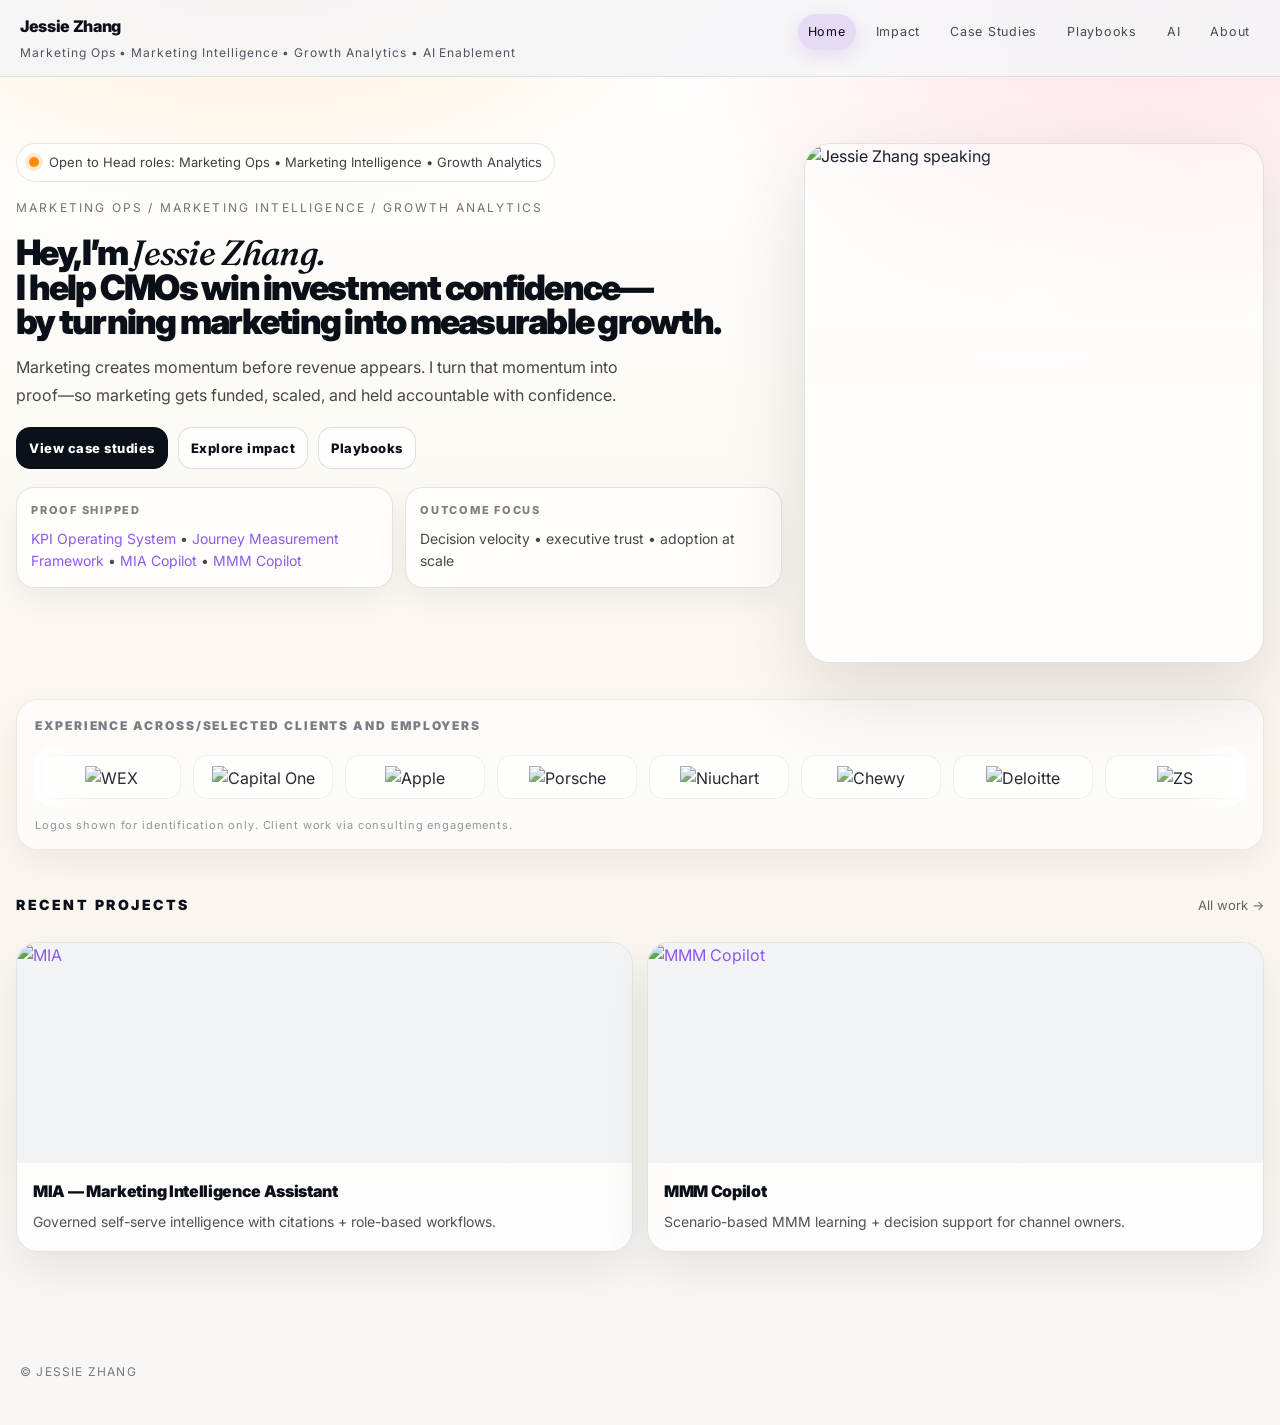
==== index.html @ 61823709 "Add files via upload" ====
<!doctype html>
<html lang="en">
<head>
  <meta charset="utf-8" />
  <meta name="viewport" content="width=device-width, initial-scale=1" />
  <title>Jessie Zhang | Marketing Intelligence & Ops</title>
  <link rel="preconnect" href="https://fonts.googleapis.com">
<link rel="preconnect" href="https://fonts.gstatic.com" crossorigin>
<link href="https://fonts.googleapis.com/css2?family=Fraunces:opsz,wght@9..144,300..900&family=Inter:wght@300..900&display=swap" rel="stylesheet">
  <link rel="stylesheet" href="style.css" />
</head>
<body class="madison">
  <header class="topbar">
    <nav class="nav">
      <div class="brand">
        <div class="name">Jessie Zhang</div>
        <div class="tag">Marketing Ops • Marketing Intelligence • Growth Analytics • AI Enablement</div>
      </div>
      <div class="links">
        <a class="active" href="index.html">Home</a>
        <a href="impact.html">Impact</a>
        <a href="case-studies.html">Case Studies</a>
        <a href="playbooks.html">Playbooks</a>
        <a href="ai.html">AI</a>
        <a href="about.html">About</a>
      </div>
    </nav>
  </header>

  <main class="container">
    <!-- HERO -->
    <section class="hero2">
  <div class="hero2-left">
    <div class="status-pill">
      <span class="dot"></span>
      Open to Head roles: Marketing Ops • Marketing Intelligence • Growth Analytics
    </div>

    <div class="hero2-eyebrow">Marketing Ops / Marketing Intelligence / Growth Analytics</div>

    <h1 class="hero2-title">
      Hey, I’m <span class="serif">Jessie Zhang.</span><br/>
      <span class="big">I help CMOs win investment confidence—</span><br/>
      <span class="big">by turning marketing into measurable growth.</span>
    </h1>

    <p class="hero2-sub">
     Marketing creates momentum before revenue appears. I turn that momentum into proof—so marketing gets funded, scaled, and held accountable with confidence.
    </p>

    <div class="hero2-cta">
      <a class="btn primary" href="case-studies.html">View case studies</a>
      <a class="btn ghost" href="impact.html">Explore impact</a>
      <a class="btn ghost" href="playbooks.html">Playbooks</a>
    </div>

    <div class="hero2-miniGrid">
      <div class="miniCard">
        <div class="miniLabel">Proof shipped</div>
        <div class="miniValue">
          <a href="case-studies.html#kpi-os">KPI Operating System</a> •
          <a href="case-studies.html#journey">Journey Measurement Framework</a> •
          <a href="ai.html#mia">MIA Copilot</a> •
          <a href="ai.html#mmm">MMM Copilot</a>
        </div>
      </div>
      <div class="miniCard">
        <div class="miniLabel">Outcome focus</div>
        <div class="miniValue">Decision velocity • executive trust • adoption at scale</div>
      </div>
    </div>
  </div>

  <div class="hero2-right">
    <div class="portraitCard">
      <img src="assets/Jessie speaker red shirt.png" alt="Jessie Zhang speaking" />
      <div class="portraitFade"></div>
    </div>
  </div>
</section> 
   <section class="logo-strip">
  <div class="logo-strip__title">Experience across/Selected clients and employers</div>

  <div class="logo-marquee" aria-label="Selected companies and client engagements">
    <div class="logo-track">
      <!-- Set A -->
      <div class="logo-item"><img src="assets/logo/WEX.png" alt="WEX" loading="lazy"></div>
      <div class="logo-item"><img src="assets/logo/CapitalOne.png" alt="Capital One" loading="lazy"></div>
      <div class="logo-item"><img src="assets/logo/Apple.png" alt="Apple" loading="lazy"></div>
      <div class="logo-item"><img src="assets/logo/Porsche.png" alt="Porsche" loading="lazy"></div>
      <div class="logo-item"><img src="assets/logo/Niuchart.png" alt="Niuchart" loading="lazy"></div>
      <div class="logo-item"><img src="assets/logo/Chewy.png" alt="Chewy" loading="lazy"></div>
      <div class="logo-item"><img src="assets/logo/Deloitte.png" alt="Deloitte" loading="lazy"></div>
      <div class="logo-item"><img src="assets/logo/ZS.png" alt="ZS" loading="lazy"></div>
      <div class="logo-item"><img src="assets/logo/Abbott.png" alt="Abbott" loading="lazy"></div>
      <div class="logo-item"><img src="assets/logo/TPG.png" alt="TPG" loading="lazy"></div>
      <div class="logo-item"><img src="assets/logo/ThomsonReuters.png" alt="ThomsonReuters" loading="lazy"></div>

      <!-- Set B (duplicate for seamless loop) -->
      <div class="logo-item"><img src="assets/logo/WEX.png" alt="WEX" loading="lazy"></div>
      <div class="logo-item"><img src="assets/logo/CapitalOne.png" alt="Capital One" loading="lazy"></div>
      <div class="logo-item"><img src="assets/logo/Apple.png" alt="Apple" loading="lazy"></div>
      <div class="logo-item"><img src="assets/logo/Porsche.png" alt="Porsche" loading="lazy"></div>
      <div class="logo-item"><img src="assets/logo/Niuchart.png" alt="Niuchart" loading="lazy"></div>
      <div class="logo-item"><img src="assets/logo/Chewy.png" alt="Chewy" loading="lazy"></div>
      <div class="logo-item"><img src="assets/logo/Deloitte.png" alt="Deloitte" loading="lazy"></div>
      <div class="logo-item"><img src="assets/logo/ZS.png" alt="ZS" loading="lazy"></div>
      <div class="logo-item"><img src="assets/logo/Abbott.png" alt="Abbott" loading="lazy"></div>
      <div class="logo-item"><img src="assets/logo/TPG.png" alt="TPG" loading="lazy"></div>
      <div class="logo-item"><img src="assets/logo/ThomsonReuters.png" alt="ThomsonReuters" loading="lazy"></div>
    </div>
  </div>

  <div class="logo-strip__note">
    Logos shown for identification only. Client work via consulting engagements.
  </div>
</section>
 

    <!-- RECENT PROJECTS -->
    <section class="section2">
      <div class="section2-titleRow">
        <h2 class="section2-title">Recent projects</h2>
        <a class="section2-link" href="case-studies.html">All work →</a>
      </div>

      <div class="projectGrid">
        <a class="projectCard" href="ai.html#mia">
          <div class="projectThumb"><img src="assets/MIA.png" alt="MIA" /></div>
          <div class="projectMeta">
            <div class="projectName">MIA — Marketing Intelligence Assistant</div>
            <div class="projectDesc">Governed self-serve intelligence with citations + role-based workflows.</div>
          </div>
        </a>

        <a class="projectCard" href="ai.html#mmm">
          <div class="projectThumb"><img src="assets/MMM.png" alt="MMM Copilot" /></div>
          <div class="projectMeta">
            <div class="projectName">MMM Copilot</div>
            <div class="projectDesc">Scenario-based MMM learning + decision support for channel owners.</div>
          </div>
        </a>
      </div>
    </section>
  </main>

  <footer class="footer">© Jessie Zhang</footer>
</body>
</html>
---- style.css ----
/* ======================================================================
   Jessie Zhang Portfolio — Single Clean style.css
   Theme: Premium Mockup / Modern UI / Clean Tech + optional Madison hero
   ====================================================================== */

/* ---------- Design tokens ---------- */
:root{
  /* Palette */
  --bg: #ffffff;
  --bg2: #F5F5F7;          /* studio light gray */
  --ink: #0b0f18;
  --text: #111827;
  --muted: #4b5563;
  --muted2:#6b7280;
  --line: rgba(17,24,39,.10);
  --line2: rgba(17,24,39,.16);

  --purple: #8D59E9;       /* electric purple */
  --yellow: #EBE021;       /* acid yellow */
  --subcard: #D8E2EC;      /* pale blue-gray */
  --charcoal: #2D2D2D;

  /* Layout */
  --max: 1320px;           /* unified nav + content width */
  --r: 16px;
  --r2: 22px;
  --gutter: 20px;

  /* Shadows (studio lighting) */
  --shadow-sm: 0 10px 22px rgba(15, 23, 42, .08);
  --shadow-md: 0 18px 40px rgba(15, 23, 42, .12);
  --shadow-lg: 0 26px 70px rgba(15, 23, 42, .16);

  /* Type */
  --font-sans: "Inter", ui-sans-serif, system-ui, -apple-system, "Segoe UI", Roboto, Helvetica, Arial;
  --font-serif: "Fraunces", ui-serif, Georgia, "Times New Roman", Times, serif;
}

/* ---------- Base reset ---------- */
*{ box-sizing:border-box; }
html,body{ margin:0; padding:0; }
body{
  font-family: var(--font-sans);
  color: var(--text);
  line-height: 1.6;
  background:
    radial-gradient(900px 520px at 18% -10%, rgba(141,89,233,.18), transparent 60%),
    radial-gradient(900px 520px at 92% 0%, rgba(235,224,33,.14), transparent 56%),
    linear-gradient(180deg, var(--bg) 0%, var(--bg2) 120%);
  -webkit-font-smoothing: antialiased;
  -moz-osx-font-smoothing: grayscale;
}

a{ color: var(--purple); text-decoration:none; }
a:hover{ text-decoration: underline; text-underline-offset: 4px; }

/* ---------- Container ---------- */
.container{
  max-width: var(--max);
  margin: 0 auto;
  padding: 36px 16px 84px;
}
@media (max-width: 640px){
  .container{ padding: 24px 14px 64px; }
}

/* ---------- Top bar / nav ---------- */
.topbar{
  position: sticky;
  top: 0;
  z-index: 30;
  background: rgba(245,245,247,.86);
  backdrop-filter: blur(12px);
  border-bottom: 1px solid var(--line);
}
.nav{
  max-width: var(--max);
  margin: 0 auto;
  padding: 14px var(--gutter);
  display:flex;
  align-items:flex-start;
  justify-content:space-between;
  gap: 14px;
}
.brand{
  display:flex;
  flex-direction:column;
  gap: 3px;
}
.brand .name{
  font-weight: 850;
  letter-spacing: -0.02em;
  font-size: 16px;
  color: var(--ink);
}
.brand .tag{
  font-size: 12px;
  color: var(--muted);
  letter-spacing: .08em;
}
.links{
  display:flex;
  flex-wrap:wrap;
  gap: 10px;
  justify-content:flex-end;
  align-items:flex-start;
}
.links a{
  font-size: 12.5px;
  color: rgba(17,24,39,.78);
  padding: 8px 10px;
  border-radius: 999px;
  letter-spacing: .06em;
}
.links a:hover{
  text-decoration:none;
  background: rgba(141,89,233,.12);
  color: var(--ink);
}
.links a.active{
  background: rgba(141,89,233,.16);
  color: var(--ink);
  box-shadow: 0 6px 18px rgba(141,89,233,.16);
}

/* ---------- Cards ---------- */
.card{
  background: rgba(255,255,255,.82);
  border: 1px solid var(--line);
  border-radius: var(--r2);
  padding: 24px;
  box-shadow: var(--shadow-sm);
  position: relative;
  overflow: hidden;
}

/* subtle “device gloss” */
.card::before{
  content:"";
  position:absolute;
  inset:-1px;
  background: linear-gradient(120deg, rgba(255,255,255,.65), rgba(255,255,255,0) 45%);
  opacity: .14;
  pointer-events:none;
}

@media (max-width: 640px){
  .card{ padding: 18px; }
}
.card:hover{
  box-shadow: var(--shadow-md);
  transform: translateY(-1px);
  transition: box-shadow .18s ease, transform .18s ease;
}

/* ---------- Typography ---------- */
.kicker{
  font-size: 12px;
  color: var(--muted);
  letter-spacing: .12em;
  text-transform: uppercase;
}
h1{
  font-size: 42px;
  line-height: 1.12;
  margin: 10px 0 12px;
  letter-spacing: -0.04em;
  font-weight: 900;
  color: var(--ink);
  font-family: var(--font-sans);
}
@media (max-width: 520px){ h1{ font-size: 32px; } }

h2{
  font-size: 22px;
  margin: 0 0 12px;
  letter-spacing: -0.01em;
  font-weight: 850;
  color: var(--ink);
  font-family: var(--font-sans);
}
h3{
  font-size: 14px;
  margin: 0 0 8px;
  letter-spacing: .08em;
  text-transform: uppercase;
  font-weight: 800;
  color: var(--charcoal);
}
p{
  margin: 10px 0;
  max-width: 68ch;
  color: rgba(17,24,39,.92);
  font-size: 15.5px;
  line-height: 1.75;
}
.small{
  font-size: 13.5px;
  color: var(--muted2);
}
hr{
  border:none;
  border-top: 1px solid var(--line);
  margin: 16px 0;
}

/* ---------- Layout helpers ---------- */
.sectionTitle{
  display:flex;
  align-items:baseline;
  justify-content:space-between;
  gap: 10px;
  margin: 38px 0 14px;
}
.sectionTitle .hint{
  color: var(--muted2);
  font-size: 12px;
  letter-spacing: .10em;
  text-transform: uppercase;
}

.grid{
  display:grid;
  grid-template-columns: repeat(3, 1fr);
  gap: 14px;
}
@media (max-width: 980px){ .grid{ grid-template-columns: repeat(2, 1fr); } }
@media (max-width: 640px){ .grid{ grid-template-columns: 1fr; } }

.pillars{
  display:grid;
  grid-template-columns: repeat(2, 1fr);
  gap: 14px;
}
@media (max-width: 720px){ .pillars{ grid-template-columns: 1fr; } }

/* ---------- Chips / tags ---------- */
.badges{
  display:flex;
  flex-wrap:wrap;
  gap: 8px;
  margin-top: 10px;
}
.chip{
  display:inline-flex;
  align-items:center;
  gap: 6px;
  padding: 7px 11px;
  border-radius: 999px;
  border: 1px solid rgba(17,24,39,.10);
  background: rgba(216,226,236,.42);
  color: rgba(45,45,45,.92);
  font-size: 11.5px;
  letter-spacing: .06em;
  cursor: pointer;
  user-select:none;
}
.chip.static{ cursor: default; }
.chip[aria-pressed="true"]{
  background: rgba(141,89,233,.16);
  border-color: rgba(141,89,233,.30);
  color: var(--ink);
}
.chip.highlight{
  background: rgba(235,224,33,.55);
  border-color: rgba(235,224,33,.75);
  color: #121212;
}

/* ---------- Buttons ---------- */
.btnrow{
  display:flex;
  gap: 10px;
  flex-wrap:wrap;
  margin-top: 14px;
}
.btn{
  display:inline-flex;
  align-items:center;
  gap: 8px;
  padding: 10px 12px;
  border-radius: 14px;
  border: 1px solid rgba(141,89,233,.22);
  background: linear-gradient(180deg, rgba(141,89,233,.14), rgba(141,89,233,.08));
  color: var(--ink);
  font-size: 13px;
  font-weight: 800;
  letter-spacing: .04em;
}
.btn:hover{
  text-decoration:none;
  background: linear-gradient(180deg, rgba(141,89,233,.22), rgba(141,89,233,.12));
  box-shadow: 0 14px 35px rgba(141,89,233,.18);
}
.btn.secondary{
  border-color: rgba(17,24,39,.14);
  background: rgba(255,255,255,.70);
  color: rgba(17,24,39,.92);
}
.btn.secondary:hover{
  background: rgba(255,255,255,.92);
  box-shadow: var(--shadow-sm);
}
/* Optional button variants used on Home (Madison hero) */
.btn.primary{
  background: #0b0f18;
  border-color: #0b0f18;
  color: #fff;
}
.btn.primary:hover{ background:#121829; }
.btn.ghost{
  background: rgba(255,255,255,.75);
  border: 1px solid rgba(0,0,0,.12);
  color: #0b0f18;
}
.btn.ghost:hover{ background: rgba(255,255,255,.95); }

/* ---------- Lists ---------- */
.list{ margin: 0; padding-left: 18px; }
.list li{ margin: 8px 0; color: rgba(17,24,39,.92); font-size: 15px; }

/* ---------- Footer ---------- */
.footer{
  max-width: var(--max);
  margin: 0 auto;
  padding: 26px var(--gutter) 44px;
  color: rgba(17,24,39,.56);
  font-size: 12px;
  letter-spacing: .10em;
  text-transform: uppercase;
}

/* ======================================================================
   Page / feature styles
   ====================================================================== */

/* ---------- Dark mode emphasis (optional) ---------- */
body.dark{
  background: radial-gradient(900px 520px at 20% -10%, rgba(141,89,233,.28), transparent 55%),
              radial-gradient(900px 520px at 92% 0%, rgba(235,224,33,.18), transparent 55%),
              #000000;
  color: #ffffff;
}
body.dark .topbar{ background: rgba(0,0,0,.70); border-bottom-color: rgba(255,255,255,.12); }
body.dark .brand .name, body.dark h1, body.dark h2{ color:#ffffff; }
body.dark .brand .tag, body.dark .kicker, body.dark .small, body.dark .sectionTitle .hint{ color: rgba(255,255,255,.72); }
body.dark a{ color: rgba(235,224,33,.95); }
body.dark .links a{ color: rgba(255,255,255,.78); }
body.dark .links a.active{ background: rgba(235,224,33,.16); box-shadow:none; color:#fff; }
body.dark .card{
  background: rgba(255,255,255,.05);
  border-color: rgba(255,255,255,.14);
  box-shadow: 0 18px 40px rgba(0,0,0,.40);
}
body.dark .card::before{ opacity: .10; }
body.dark .chip{ background: rgba(255,255,255,.06); border-color: rgba(255,255,255,.14); color: rgba(255,255,255,.84); }
body.dark .chip[aria-pressed="true"]{ background: rgba(235,224,33,.18); border-color: rgba(235,224,33,.35); color:#fff; }
body.dark .btn{
  border-color: rgba(235,224,33,.35);
  background: rgba(235,224,33,.16);
  color: #fff;
}
body.dark hr{ border-top-color: rgba(255,255,255,.12); }

/* ---------- Case Studies: right-side pattern + width ---------- */
body.case .container{ max-width: 1320px; }
body.case{ position: relative; }
body.case::after{
  content:"";
  position: fixed;
  top: 0;
  right: 0;
  width: 40vw;
  height: 100vh;
  pointer-events: none;
  z-index: -1;
  background:
    radial-gradient(700px 420px at 20% 20%, rgba(141,89,233,.10), transparent 60%),
    radial-gradient(700px 420px at 60% 70%, rgba(235,224,33,.08), transparent 60%),
    radial-gradient(1px 1px at 10px 10px, rgba(17,24,39,.12) 1px, transparent 0) 0 0 / 22px 22px;
  opacity: .55;
}
@media (max-width: 980px){
  body.case::after{ display:none; }
}

/* ---------- Impact: larger tiles ---------- */
.impact-grid{
  display: grid;
  grid-template-columns: repeat(2, 1fr);
  gap: 18px;
}
@media (max-width: 900px){
  .impact-grid{ grid-template-columns: 1fr; }
}
.impact-card{
  background: rgba(255,255,255,.86);
  border: 1px solid rgba(17,24,39,.10);
  border-radius: 26px;
  padding: 26px;
  box-shadow: 0 22px 60px rgba(0,0,0,.08);
}
.impact-card h3{
  margin: 0;
  font-size: 16px;
  letter-spacing: .02em;
  text-transform: none;
}
.impact-card p{
  margin-top: 12px;
  font-size: 15.5px;
  line-height: 1.7;
  color: rgba(17,24,39,.80);
  max-width: 70ch;
}
.impact-top{
  display:flex;
  align-items:flex-start;
  justify-content:space-between;
  gap: 12px;
}
.impact-proof a{
  display:inline-flex;
  align-items:center;
  padding: 8px 10px;
  border-radius: 999px;
  background: rgba(141,89,233,.12);
  border: 1px solid rgba(141,89,233,.20);
  color: rgba(11,15,24,.92);
  font-size: 12px;
  font-weight: 800;
  letter-spacing: .06em;
  text-decoration:none;
}
.impact-proof a:hover{
  background: rgba(141,89,233,.18);
  text-decoration:none;
}
.impact-rotator{
  display:flex;
  align-items:center;
  justify-content:space-between;
  gap: 12px;
  margin: 16px 0 6px;
}
.impact-rotator__btns{
  display:flex;
  gap: 10px;
  flex-wrap: wrap;
}

/* ---------- AI: two-column section blocks ---------- */
.two-col{
  display: grid;
  grid-template-columns: 1fr 1fr;
  gap: 14px;
  margin-top: 14px;
}
.two-col__card{
  background: rgba(255,255,255,.78);
  border: 1px solid rgba(17,24,39,.10);
  border-radius: 18px;
  padding: 18px;
  box-shadow: 0 14px 34px rgba(0,0,0,.06);
}
.two-col__card h3{ margin-top: 0; }
@media (max-width: 900px){
  .two-col{ grid-template-columns: 1fr; }
}

/* ---------- Logo strip (grid) ---------- */
.logo-strip{
  margin-top: 26px;
  padding: 16px 18px 14px;
  border: 1px solid rgba(17,24,39,.08);
  background: rgba(255,255,255,.55);
  border-radius: 22px;
  box-shadow: 0 14px 34px rgba(0,0,0,.06);
}
.logo-strip__title{
  font-size: 12px;
  letter-spacing: .16em;
  text-transform: uppercase;
  color: rgba(17,24,39,.55);
  font-weight: 900;
  margin-bottom: 10px;
}
.logo-strip__note{
  margin-top: 10px;
  font-size: 11px;
  letter-spacing: .08em;
  color: rgba(17,24,39,.45);
}

.logo-strip__grid{
  display: grid;
  grid-template-columns: repeat(6, 1fr);
  gap: 10px;
  align-items: center;
}
@media (max-width: 980px){
  .logo-strip__grid{ grid-template-columns: repeat(3, 1fr); }
}
@media (max-width: 520px){
  .logo-strip__grid{ grid-template-columns: repeat(2, 1fr); }
}

.logo-item{
  height: 44px;
  display:flex;
  align-items:center;
  justify-content:center;
  padding: 6px 10px;
  border-radius: 14px;
  border: 1px solid rgba(17,24,39,.06);
  background: rgba(255,255,255,.65);
}
.logo-item img{
  height: 24px;        /* fixed height baseline */
  width: auto;
  max-width: 110px;    /* prevents very wide logos from dominating */
  object-fit: contain;
  filter: grayscale(0.35) contrast(1.05) opacity(.9);
}
.logo-item:hover img{
  filter: none;
  opacity: 1;
  transition: filter .18s ease, opacity .18s ease;
}

/* ---------- Logo marquee (moving panel) ---------- */
.logo-marquee{
  position: relative;
  overflow: hidden;
  border-radius: 18px;
  margin-top: 12px;
}
/* soft fade edges */
.logo-marquee::before,
.logo-marquee::after{
  content:"";
  position:absolute;
  top:0; bottom:0;
  width: 56px;
  z-index: 2;
  pointer-events:none;
}
.logo-marquee::before{
  left:0;
  background: linear-gradient(90deg, rgba(255,255,255,.95), rgba(255,255,255,0));
}
.logo-marquee::after{
  right:0;
  background: linear-gradient(270deg, rgba(255,255,255,.95), rgba(255,255,255,0));
}
.logo-track{
  display:flex;
  gap: 12px;
  align-items:center;
  width: max-content;
  padding: 8px 6px;
  animation: logoScroll 24s linear infinite;
}
.logo-marquee:hover .logo-track{
  animation-play-state: paused;
}
/* marquee-only tweaks */
.logo-marquee .logo-item{ min-width: 140px; }
.logo-marquee .logo-item img{ max-height: 22px; }

@keyframes logoScroll{
  from { transform: translateX(0); }
  to   { transform: translateX(-50%); }
}

/* === MacBook (reference-style: thin bezel + silver deck + glow) === */
.macbook.macbook--ref{
  position: relative;
  margin: 18px 0 12px;
  max-width: 980px;
  isolation: isolate;
}

/* Glow aura behind the laptop */
.macbook.macbook--ref::before{
  content:"";
  position:absolute;
  left: 50%;
  top: 32%;
  transform: translate(-50%, -50%);
  width: 120%;
  height: 78%;
  z-index: -1;
  background:
    radial-gradient(520px 260px at 30% 55%, rgba(255,160,120,.40), transparent 65%),
    radial-gradient(520px 260px at 70% 45%, rgba(160,120,255,.42), transparent 65%),
    radial-gradient(560px 320px at 50% 60%, rgba(255,255,255,.22), transparent 70%);
  filter: blur(14px);
  opacity: .95;
}

/* SCREEN / BEZEL */
.macbook.macbook--ref .macbook__screen{
  position: relative;
  border-radius: 18px;
  padding: 10px; /* thin bezel feel */
  background: linear-gradient(180deg, #0a0f1a, #0b1220);
  border: 1px solid rgba(255,255,255,.08);
  box-shadow:
    0 26px 70px rgba(0,0,0,.22),
    inset 0 1px 0 rgba(255,255,255,.08);
  overflow: hidden;
}

/* inner bezel line */
.macbook.macbook--ref .macbook__screen::before{
  content:"";
  position:absolute;
  inset: 7px;
  border-radius: 14px;
  border: 1px solid rgba(255,255,255,.10);
  pointer-events:none;
}

/* subtle glass reflection */
.macbook.macbook--ref .macbook__screen::after{
  content:"";
  position:absolute;
  inset:0;
  border-radius: 18px;
  background:
    radial-gradient(680px 240px at 22% 8%, rgba(255,255,255,.14), transparent 60%),
    linear-gradient(180deg, rgba(255,255,255,.06), transparent 45%);
  pointer-events:none;
  mix-blend-mode: screen;
  opacity: .75;
}

.macbook.macbook--ref .macbook__screen img{
  width: 100%;
  display:block;
  border-radius: 12px;
  border: 1px solid rgba(255,255,255,.06);
  background: #000;
}

/* BASE / DECK (silver) */
.macbook.macbook--ref .macbook__base{
  position: relative;
  width: 94%;
  height: 30px;
  margin: 10px auto 0;
  border-radius: 0 0 26px 26px;
  background:
    linear-gradient(180deg, #f4f5f8 0%, #e2e6ee 55%, #cfd5df 100%);
  border: 1px solid rgba(0,0,0,.14);
  box-shadow:
    0 18px 48px rgba(0,0,0,.14),
    inset 0 1px 0 rgba(255,255,255,.85);
}

/* hinge line */
.macbook.macbook--ref .macbook__base::before{
  content:"";
  position:absolute;
  left: 12%;
  right: 12%;
  top: 4px;
  height: 2px;
  border-radius: 999px;
  background: linear-gradient(90deg, rgba(0,0,0,.14), rgba(0,0,0,.03), rgba(0,0,0,.14));
  opacity: .75;
}

/* ambient shadow under deck (important for 3D) */
.macbook.macbook--ref .macbook__base::after{
  content:"";
  position:absolute;
  left: 8%;
  right: 8%;
  bottom: -22px;
  height: 26px;
  border-radius: 999px;
  background: radial-gradient(closest-side, rgba(0,0,0,.28), transparent 72%);
  filter: blur(7px);
  opacity: .55;
}

/* trackpad notch */
.macbook.macbook--ref .macbook__notch{
  position:absolute;
  left: 50%;
  transform: translateX(-50%);
  bottom: 18px;
  width: 140px;
  height: 10px;
  border-radius: 0 0 14px 14px;
  background: rgba(0,0,0,.12);
  border: 1px solid rgba(0,0,0,.10);
  box-shadow: inset 0 1px 0 rgba(255,255,255,.35);
}

/* responsive */
@media (max-width: 820px){
  .macbook.macbook--ref{ max-width: 100%; }
}

/* ---------- Playbooks page polish ---------- */
.playbook-meta{
  margin-top: 18px;
  display: grid;
  grid-template-columns: repeat(3, 1fr);
  gap: 12px;
}
@media (max-width: 980px){
  .playbook-meta{ grid-template-columns: 1fr; }
}
.meta-card{
  border: 1px solid rgba(17,24,39,.10);
  background: rgba(255,255,255,.65);
  border-radius: 18px;
  padding: 14px;
}
.meta-label{
  font-size: 11px;
  letter-spacing: .16em;
  text-transform: uppercase;
  color: rgba(17,24,39,.55);
  font-weight: 800;
}
.meta-value{
  margin-top: 8px;
  font-size: 14px;
  line-height: 1.6;
  color: rgba(17,24,39,.78);
}
.pb-card{
  position: relative;
  border: 1px solid rgba(17,24,39,.10);
  background: rgba(255,255,255,.72);
  border-radius: 22px;
  padding: 18px;
  box-shadow: 0 18px 46px rgba(0,0,0,.08);
}
.pb-badge{
  display: inline-flex;
  align-items: center;
  gap: 8px;
  font-size: 11px;
  letter-spacing: .16em;
  text-transform: uppercase;
  font-weight: 900;
  color: rgba(17,24,39,.70);
  background: rgba(124,77,255,.12);
  border: 1px solid rgba(124,77,255,.20);
  padding: 6px 10px;
  border-radius: 999px;
}
.pb-title{
  margin-top: 12px;
  font-size: 18px;
  letter-spacing: -0.02em;
  text-transform: none;
  font-weight: 900;
  color: rgba(11,15,24,.96);
}
.pb-desc{
  margin-top: 8px;
  font-size: 14.5px;
  color: rgba(17,24,39,.78);
  line-height: 1.65;
}
.pb-bullets{
  margin-top: 12px;
  display: grid;
  gap: 6px;
  font-size: 13.5px;
  color: rgba(17,24,39,.78);
}
.pb-actions{
  margin-top: 14px;
  display: flex;
  gap: 12px;
  flex-wrap: wrap;
}
.pb-link{
  font-weight: 800;
  font-size: 13px;
  color: rgba(124,77,255,.95);
}
.preview-grid{
  margin-top: 14px;
  display: grid;
  grid-template-columns: repeat(3, 1fr);
  gap: 14px;
}
@media (max-width: 980px){
  .preview-grid{ grid-template-columns: 1fr; }
}
.preview{
  display: block;
  border-radius: 18px;
  overflow: hidden;
  border: 1px solid rgba(17,24,39,.10);
  background: rgba(255,255,255,.70);
  box-shadow: 0 18px 46px rgba(0,0,0,.08);
}
.preview img{
  width: 100%;
  height: 180px;
  object-fit: cover;
  display: block;
  background: #f2f3f6;
}
.preview-cap{
  padding: 12px 12px 14px;
  font-size: 12px;
  letter-spacing: .10em;
  text-transform: uppercase;
  color: rgba(17,24,39,.60);
}
.pb-split{
  display: grid;
  grid-template-columns: 1fr 1fr;
  gap: 14px;
}
@media (max-width: 980px){
  .pb-split{ grid-template-columns: 1fr; }
}
.pb-panel{
  border: 1px solid rgba(17,24,39,.10);
  background: rgba(255,255,255,.72);
  border-radius: 22px;
  padding: 18px;
  box-shadow: 0 18px 46px rgba(0,0,0,.06);
}
.pb-panel-title{
  font-size: 12px;
  letter-spacing: .16em;
  text-transform: uppercase;
  font-weight: 900;
  color: rgba(17,24,39,.72);
  margin-bottom: 10px;
}
.pb-row{
  display: grid;
  grid-template-columns: 1fr auto;
  gap: 10px;
  padding: 14px 0;
  border-top: 1px solid rgba(17,24,39,.08);
}
.pb-row:first-of-type{ border-top: none; padding-top: 8px; }
.pb-row-name{
  font-weight: 900;
  letter-spacing: -0.01em;
  color: rgba(11,15,24,.94);
}
.pb-row-desc{
  margin-top: 6px;
  font-size: 14px;
  line-height: 1.6;
  color: rgba(17,24,39,.72);
}
.pb-row-tags{
  display: flex;
  gap: 8px;
  flex-wrap: wrap;
  align-content: start;
  justify-content: flex-end;
}
.pb-row .chip{
  font-size: 10px;
  padding: 6px 9px;
}

/* ---------- Radial About Layout ---------- */
.radial{ overflow: visible; }
.radial-wrap{
  position: relative;
  width: 100%;
  max-width: 980px;
  margin: 0 auto;
  aspect-ratio: 1 / 1;
  min-height: 720px;
}
.radial-svg{
  position: absolute;
  inset: 0;
  width: 100%;
  height: 100%;
  pointer-events: none;
}
.radial-center{
  position: absolute;
  left: 50%;
  top: 50%;
  transform: translate(-50%, -50%);
}
.radial-photo{
  position: relative;
  width: 280px;
  height: 280px;
  border-radius: 999px;
  border: 1px solid rgba(0,0,0,.14);
  background: #fff;
  box-shadow: 0 18px 40px rgba(0,0,0,.08);
  overflow: hidden;
}
.radial-ring{
  position: absolute;
  inset: 14px;
  border-radius: 999px;
  border: 1px solid rgba(0,0,0,.14);
  pointer-events: none;
}
.radial-photo img{
  position: absolute;
  inset: 28px;
  width: calc(100% - 56px);
  height: calc(100% - 56px);
  object-fit: cover;
  border-radius: 999px;
}
.radial-item{
  position: absolute;
  width: 240px;
  background: rgba(255,255,255,.92);
  border: 1px solid rgba(0,0,0,.12);
  border-radius: 16px;
  padding: 14px 14px 12px;
  box-shadow: 0 12px 24px rgba(0,0,0,.06);
  backdrop-filter: blur(6px);
}
.radial-title{
  font-size: 12px;
  letter-spacing: .14em;
  text-transform: uppercase;
  font-weight: 700;
  color: rgba(0,0,0,.70);
}
.radial-desc{
  margin-top: 8px;
  font-size: 13.5px;
  line-height: 1.55;
  color: rgba(0,0,0,.78);
}
/* positions */
.r1{ left: 14%; top: 22%; transform: translate(-50%,-50%); text-align: right; }
.r2{ left: 50%; top: 10%; transform: translate(-50%,-50%); text-align: center; }
.r3{ left: 86%; top: 24%; transform: translate(-50%,-50%); text-align: left; }
.r4{ left: 86%; top: 62%; transform: translate(-50%,-50%); text-align: left; }
.r5{ left: 76%; top: 86%; transform: translate(-50%,-50%); text-align: left; }
.r6{ left: 22%; top: 80%; transform: translate(-50%,-50%); text-align: right; }
.r7{ left: 10%; top: 58%; transform: translate(-50%,-50%); text-align: right; }

.contact-strip{
  margin-top: 22px;
  display: grid;
  grid-template-columns: repeat(3, 1fr);
  gap: 12px;
}
.contact-card{
  border: 1px solid rgba(0,0,0,.12);
  border-radius: 16px;
  padding: 14px;
  background: rgba(255,255,255,.92);
}
.contact-label{
  font-size: 11px;
  letter-spacing: .14em;
  text-transform: uppercase;
  color: rgba(0,0,0,.55);
  font-weight: 700;
  margin-bottom: 8px;
}
@media (max-width: 860px){
  .radial-wrap{ min-height: 900px; }
  .radial-item{ width: 220px; }
}
@media (max-width: 720px){
  .radial-wrap{
    aspect-ratio: auto;
    min-height: auto;
    padding: 10px 0 0;
  }
  .radial-svg{ display:none; }
  .radial-center{ position: relative; left: auto; top: auto; transform: none; display:flex; justify-content:center; margin: 10px 0 18px; }
  .radial-photo{ width: 240px; height: 240px; }
  .radial-item{
    position: relative;
    left: auto; top: auto; transform: none;
    width: 100%;
    margin: 10px 0;
    text-align: left;
  }
  .contact-strip{ grid-template-columns: 1fr; }
}

/* ---------- Madison hero theme (Home) ---------- */
body.madison{
  background:
    radial-gradient(900px 600px at 20% -10%, rgba(255, 200, 120, .45), transparent 60%),
    radial-gradient(900px 600px at 90% 0%, rgba(255, 160, 180, .30), transparent 55%),
    linear-gradient(180deg, #fff 0%, #fbf6ee 55%, #f7f7f9 120%);
}
.hero2{
  display:grid;
  grid-template-columns: 1.25fr .75fr;
  gap: 22px;
  padding: 30px 0 10px;
}
@media (max-width: 980px){
  .hero2{ grid-template-columns: 1fr; }
}
.status-pill{
  display:inline-flex;
  align-items:center;
  gap:10px;
  border:1px solid rgba(0,0,0,.10);
  background: rgba(255,255,255,.75);
  padding: 8px 12px;
  border-radius: 999px;
  font-size: 13px;
  color: rgba(0,0,0,.75);
}
.status-pill .dot{
  width:10px; height:10px; border-radius:999px;
  background: #ff8a00;
  box-shadow: 0 0 0 4px rgba(255,138,0,.18);
}
.hero2-eyebrow{
  margin-top: 16px;
  font-size: 12px;
  letter-spacing: .18em;
  text-transform: uppercase;
  color: rgba(0,0,0,.55);
}
.hero2-title{
  margin: 18px 0 14px;
  font-size: 35px;
  line-height: 0.98;
  letter-spacing: -0.05em;
  font-weight: 900;
  color: #0b0f18;
}
.hero2-title .serif{
  font-family: var(--font-serif);
  font-style: italic;
  font-weight: 500;
  letter-spacing: -0.02em;
}
.hero2-title .big{ display:inline-block; }
@media (max-width: 720px){
  .hero2-title{ font-size: 40px; line-height: 1.08; }
}
.hero2-sub{
  font-size: 16px;
  line-height: 1.75;
  color: rgba(0,0,0,.72);
  max-width: 62ch;
}
.hero2-cta{
  margin-top: 18px;
  display:flex;
  gap: 10px;
  flex-wrap: wrap;
}
.hero2-miniGrid{
  margin-top: 18px;
  display:grid;
  grid-template-columns: 1fr 1fr;
  gap: 12px;
}
@media (max-width: 720px){
  .hero2-miniGrid{ grid-template-columns: 1fr; }
}
.miniCard{
  border: 1px solid rgba(0,0,0,.10);
  background: rgba(255,255,255,.70);
  border-radius: 18px;
  padding: 14px;
  box-shadow: 0 14px 34px rgba(0,0,0,.06);
}
.miniLabel{
  font-size: 11px;
  letter-spacing: .16em;
  text-transform: uppercase;
  color: rgba(0,0,0,.50);
  font-weight: 800;
}
.miniValue{
  margin-top: 8px;
  font-size: 14px;
  color: rgba(0,0,0,.72);
  line-height: 1.6;
}
.portraitCard{
  position: relative;
  border-radius: 26px;
  overflow: hidden;
  border: 1px solid rgba(0,0,0,.10);
  background: rgba(255,255,255,.35);
  box-shadow: 0 30px 80px rgba(0,0,0,.12);
  min-height: 520px;
}
.portraitCard img{
  width: 100%;
  height: 100%;
  object-fit: cover;
  display:block;
}
.portraitFade{
  position:absolute;
  inset:0;
  background: radial-gradient(450px 320px at 50% 30%, rgba(255,255,255,.18), transparent 70%),
              linear-gradient(180deg, transparent 30%, rgba(255,255,255,.65) 95%);
}
.section2{ margin-top: 44px; }
.section2-titleRow{
  display:flex;
  align-items: baseline;
  justify-content: space-between;
  gap: 12px;
}
.section2-title{
  font-size: 14px;
  letter-spacing: .18em;
  text-transform: uppercase;
  font-weight: 900;
}
.section2-link{
  font-size: 13px;
  color: rgba(0,0,0,.60);
}
.section2-link:hover{ color: rgba(0,0,0,.85); text-decoration:none; }
.projectGrid{
  margin-top: 14px;
  display:grid;
  grid-template-columns: repeat(2, 1fr);
  gap: 14px;
}
@media (max-width: 820px){
  .projectGrid{ grid-template-columns: 1fr; }
}
.projectCard{
  display:block;
  border-radius: 22px;
  border: 1px solid rgba(0,0,0,.10);
  background: rgba(255,255,255,.70);
  overflow:hidden;
  box-shadow: 0 18px 46px rgba(0,0,0,.08);
}
.projectThumb{ height: 220px; background: #f2f3f5; }
.projectThumb img{
  width:100%;
  height:100%;
  object-fit: cover;
  display:block;
}
.projectMeta{ padding: 16px 16px 18px; }
.projectName{
  font-weight: 900;
  letter-spacing: -0.02em;
  color: #0b0f18;
}
.projectDesc{
  margin-top: 6px;
  font-size: 14px;
  color: rgba(0,0,0,.68);
  line-height: 1.6;
}

/* ---------- Reduced motion ---------- */
@media (prefers-reduced-motion: reduce){
  .card:hover{ transform:none; transition:none; }
  .logo-track{ animation: none; }
}
/* ===== Device showcase (iPad) ===== */
.device{
  position: relative;
  margin-top: 14px;
  max-width: 980px;
  margin-left: auto;
  margin-right: auto;
}

.device__screen{
  position: relative;
  border-radius: 28px;
  padding: 18px;
  background: #0b0f18;
  border: 1px solid rgba(255,255,255,.10);
  box-shadow: 0 30px 80px rgba(0,0,0,.18);
  overflow: hidden;
}

.device__screen::before{
  content:"";
  position:absolute;
  inset: 10px;
  border-radius: 22px;
  border: 1px solid rgba(255,255,255,.10);
  pointer-events:none;
}

.device__screen::after{
  content:"";
  position:absolute;
  inset: 0;
  border-radius: 28px;
  background: radial-gradient(700px 260px at 20% 10%, rgba(255,255,255,.14), transparent 60%);
  mix-blend-mode: screen;
  opacity: .7;
  pointer-events:none;
}

.device__camera{
  position:absolute;
  left: 50%;
  top: 10px;
  transform: translateX(-50%);
  width: 10px;
  height: 10px;
  border-radius: 999px;
  background: rgba(255,255,255,.22);
  box-shadow: inset 0 1px 0 rgba(255,255,255,.22);
}

/* ===== Rotating tile inside screen ===== */
.tileShow{
  position: relative;
  border-radius: 18px;
  background: rgba(255,255,255,.92);
  border: 1px solid rgba(255,255,255,.10);
  padding: 22px;
  min-height: 280px;
  box-shadow: 0 18px 46px rgba(0,0,0,.10);
}

.tileShow__top{
  display:flex;
  align-items:flex-start;
  justify-content:space-between;
  gap: 12px;
}

.tileShow__title{
  font-size: 18px;
  font-weight: 900;
  letter-spacing: -0.02em;
  margin: 0;
  color: rgba(11,15,24,.96);
}

.tileShow__desc{
  margin-top: 10px;
  font-size: 15.5px;
  line-height: 1.7;
  color: rgba(17,24,39,.78);
  max-width: 70ch;
}

.tileShow__tags{
  margin-top: 14px;
  display:flex;
  flex-wrap:wrap;
  gap: 8px;
}

.tileShow__cta{
  display:inline-flex;
  align-items:center;
  padding: 8px 10px;
  border-radius: 999px;
  background: rgba(141,89,233,.12);
  border: 1px solid rgba(141,89,233,.20);
  color: rgba(11,15,24,.92);
  font-size: 12px;
  font-weight: 800;
  letter-spacing: .06em;
  text-decoration:none;
}
.tileShow__cta:hover{ background: rgba(141,89,233,.18); text-decoration:none; }

/* animation */
.tileFadeIn{ animation: tileFade .35s ease both; }
@keyframes tileFade{
  from{ opacity:0; transform: translateY(8px); }
  to{ opacity:1; transform: translateY(0); }
}

@media (max-width: 820px){
  .device__screen{ border-radius: 22px; }
  .tileShow{ padding: 18px; min-height: 260px; }
}
/* Hide old tiles when using the showcase */
#impactGrid{ display: none; }
/* Impact showcase hero sizing */
.showcase-card{
  padding: 26px;
}

.showcase-card .device{
  max-width: 1180px;  /* bigger than before */
}

.showcase-card .device__screen{
  border-radius: 34px;
  padding: 22px;      /* thicker bezel looks premium */
}

.showcase-card .tileShow{
  min-height: 360px;  /* more breathing room */
  padding: 28px;
}

@media (max-width: 820px){
  .showcase-card .device{ max-width: 100%; }
  .showcase-card .tileShow{ min-height: 300px; padding: 20px; }
}
.showcase-head{
  display:flex;
  align-items:flex-start;
  justify-content:space-between;
  gap: 12px;
  margin-bottom: 12px;
}

.device--big{
  max-width: 1180px;
  margin-left:auto;
  margin-right:auto;
}

.tileShow--big{
  min-height: 360px;
}

@media (max-width: 820px){
  .tileShow--big{ min-height: 300px; }
}
/* =========================================================
   Apple-grade iPad mockup (CSS only)
   Applies to: .device.device--ipad
   ========================================================= */

.device.device--ipad{
  position: relative;
  margin-top: 14px;
  max-width: 1180px;
  margin-left: auto;
  margin-right: auto;
  isolation: isolate;
}

/* soft ambient glow behind device */
.device.device--ipad::before{
  content:"";
  position:absolute;
  left: 50%;
  top: 52%;
  transform: translate(-50%, -50%);
  width: 112%;
  height: 88%;
  z-index: -2;
  background:
    radial-gradient(700px 360px at 30% 50%, rgba(255, 190, 140, .22), transparent 65%),
    radial-gradient(700px 360px at 70% 45%, rgba(170, 140, 255, .22), transparent 65%),
    radial-gradient(900px 520px at 50% 60%, rgba(0,0,0,.18), transparent 68%);
  filter: blur(18px);
  opacity: .9;
}

/* aluminum body */
.device.device--ipad .device__screen{
  position: relative;
  border-radius: 34px;
  padding: 18px; /* bezel thickness */
  background:
    /* aluminum edge gradient */
    linear-gradient(135deg, #f5f6f8, #d9dee7 25%, #f7f8fb 55%, #cfd6e2 100%);
  border: 1px solid rgba(0,0,0,.12);
  box-shadow:
    0 26px 70px rgba(0,0,0,.16),
    0 10px 28px rgba(0,0,0,.10);
  overflow: hidden;
}

/* bezel / black border inside aluminum */
.device.device--ipad .device__screen::before{
  content:"";
  position:absolute;
  inset: 10px;
  border-radius: 28px;
  background: linear-gradient(180deg, #0b0f18, #0a0d14);
  border: 1px solid rgba(255,255,255,.06);
  box-shadow:
    inset 0 1px 0 rgba(255,255,255,.06),
    inset 0 -1px 0 rgba(0,0,0,.55);
  pointer-events:none;
}

/* glass reflection */
.device.device--ipad .device__screen::after{
  content:"";
  position:absolute;
  inset: 0;
  border-radius: 34px;
  background:
    radial-gradient(900px 320px at 25% 10%, rgba(255,255,255,.20), transparent 58%),
    radial-gradient(900px 420px at 75% 5%, rgba(141,89,233,.12), transparent 60%),
    linear-gradient(180deg, rgba(255,255,255,.08), transparent 45%);
  mix-blend-mode: screen;
  opacity: .75;
  pointer-events:none;
}

/* move your content above the pseudo-elements */
.device.device--ipad .tileShow{
  position: relative;
  z-index: 1;
  border-radius: 22px;
  background: rgba(255,255,255,.94);
  border: 1px solid rgba(17,24,39,.10);
  box-shadow: 0 18px 46px rgba(0,0,0,.10);
}

/* camera */
.device.device--ipad .device__camera{
  position:absolute;
  left: 50%;
  top: 16px;
  transform: translateX(-50%);
  width: 10px;
  height: 10px;
  border-radius: 999px;
  background: radial-gradient(circle at 35% 35%, rgba(255,255,255,.35), rgba(255,255,255,.08));
  border: 1px solid rgba(0,0,0,.25);
  box-shadow: inset 0 1px 0 rgba(255,255,255,.18);
  z-index: 3;
}

/* side button hint (optional, subtle) */
.device.device--ipad::after{
  content:"";
  position:absolute;
  right: 10px;
  top: 22%;
  width: 4px;
  height: 54px;
  border-radius: 999px;
  background: linear-gradient(180deg, rgba(0,0,0,.20), rgba(255,255,255,.22));
  opacity: .35;
  z-index: -1;
}

/* Bigger hero sizing */
.device--big{
  max-width: 1180px;
}
.tileShow--big{
  min-height: 380px;
  padding: 28px;
}

/* Mobile tweaks */
@media (max-width: 820px){
  .device.device--ipad .device__screen{ border-radius: 28px; padding: 14px; }
  .device.device--ipad .device__screen::before{ inset: 8px; border-radius: 24px; }
  .tileShow--big{ min-height: 300px; padding: 20px; }
}
.device.device--ipad .device__screen::after{
  filter: blur(0.2px);
}
/* iPad hands mockup + perfectly aligned live screen overlay */
.ipad-hands{
  background: url("assets/mockups/ipad-hands.png") center/contain no-repeat;
  width: min(820px, 92vw);
  margin: 18px auto 10px;
  aspect-ratio: 1025 / 659; /* match your real file */
  position: relative;
  isolation: isolate;
}

/* Screen window alignment (measured from your file) */
.ipad-hands{
  --screen-left: 21.2%;
  --screen-top: 22.8%;
  --screen-width: 54.4%;
  --screen-height: 63.1%;
  --screen-radius: 18px;
}

.ipad-screen{
  position: absolute;
  left: var(--screen-left);
  top: var(--screen-top);
  width: var(--screen-width);
  height: var(--screen-height);

  border-radius: var(--screen-radius);
  overflow: hidden;
  background: #f7f7f8;

  /* subtle blend into the photo */
  box-shadow:
    inset 0 0 0 1px rgba(0,0,0,.10),
    0 12px 30px rgba(0,0,0,.12);
}

/* Fill the screen area */
.ipad-screen .tileShow{
  position: absolute;
  inset: 0;
  border-radius: 0;
  border: none;
  box-shadow: none;
  background: transparent;
  padding: 22px;
}

/* mobile */
@media (max-width: 520px){
  .ipad-screen .tileShow{ padding: 16px; }
}
/* ===== iPad screen: make the rotating tile behave like the screen ===== */
.ipad-screen{
  background: #f6f7f9;         /* screen background */
  box-shadow: none;            /* remove extra frame shadow inside */
}

/* The rotating tile should NOT look like another card */
.ipad-screen .tileShow{
  position: absolute;
  inset: 0;
  padding: 34px 34px 26px;     /* more top padding like a real UI */
  border-radius: 0;
  background: transparent;     /* use ipad-screen bg */
  border: none;
  box-shadow: none;
}

/* Tighten and rebalance content */
.ipad-screen .tileShow__title{
  font-size: 22px;
  line-height: 1.15;
  letter-spacing: -0.02em;
  max-width: 26ch;
}

.ipad-screen .tileShow__desc{
  margin-top: 14px;
  font-size: 16px;
  line-height: 1.7;
  max-width: 54ch;
  color: rgba(17,24,39,.72);
}

/* Keep tags from floating too high */
.ipad-screen .tileShow__tags{
  margin-top: 18px;
}

/* Make the “Proof” pill look like UI button */
.ipad-screen .tileShow__cta{
  background: rgba(141,89,233,.14);
  border: 1px solid rgba(141,89,233,.24);
  padding: 10px 12px;
  border-radius: 999px;
  font-weight: 800;
}

/* Mobile */
@media (max-width: 520px){
  .ipad-screen .tileShow{ padding: 18px 16px; }
  .ipad-screen .tileShow__title{ font-size: 18px; }
  .ipad-screen .tileShow__desc{ font-size: 14.5px; }
}
.ipad-screen::before{
  content:"";
  position:absolute;
  left:0; right:0; top:0;
  height: 56px;
  background: linear-gradient(180deg, rgba(255,255,255,.75), rgba(255,255,255,0));
  border-bottom: 1px solid rgba(17,24,39,.06);
  pointer-events:none;
}
/* Watermark in bottom-right of iPad screen */
.ipad-screen{
  position: absolute; /* you already have this */
}

.ipad-screen::after{
  content:"@Jessie Zhang";
  position: absolute;
  right: 18px;
  bottom: 14px;
  font-size: 12px;
  letter-spacing: .14em;
  text-transform: uppercase;
  color: rgba(17,24,39,.38);
  pointer-events: none;
}
/* ===== Case study two-column layout ===== */
.case-layout{
  display: grid;
  grid-template-columns: 420px 1fr; /* left fixed, right flexible */
  gap: 18px;
  align-items: start;
  margin-top: 14px;
}

@media (max-width: 980px){
  .case-layout{ grid-template-columns: 1fr; }
}

/* Left controls */
.case-rotatorHead{
  display:flex;
  align-items:flex-start;
  justify-content:space-between;
  gap: 12px;
  margin-bottom: 12px;
}

/* ===== Phone mock (vertical) ===== */
.phone-mock{
  width: 100%;
  max-width: 420px;
  margin: 0;
  position: relative;
}

.phone-screen{
  position: relative;
  aspect-ratio: 9 / 19.5; /* iPhone-ish */
  border-radius: 34px;
  padding: 14px;
  background: #0b0f18;
  border: 1px solid rgba(255,255,255,.10);
  box-shadow: 0 22px 60px rgba(0,0,0,.18);
  overflow: hidden;
}

.phone-screen::before{
  content:"";
  position:absolute;
  inset: 10px;
  border-radius: 28px;
  border: 1px solid rgba(255,255,255,.10);
  pointer-events:none;
}

.phone-screen::after{
  content:"";
  position:absolute;
  inset: 0;
  border-radius: 34px;
  background: radial-gradient(520px 220px at 25% 10%, rgba(255,255,255,.14), transparent 60%);
  mix-blend-mode: screen;
  opacity: .7;
  pointer-events:none;
}

.phone-speaker{
  position:absolute;
  top: 18px;
  left: 50%;
  transform: translateX(-50%);
  width: 86px;
  height: 10px;
  border-radius: 999px;
  background: rgba(255,255,255,.14);
  border: 1px solid rgba(0,0,0,.35);
}

/* Rotating case content card inside phone */
.csCard{
  position:absolute;
  inset: 22px;          /* inner padding inside bezel */
  border-radius: 18px;
  background: #f7f7f8;
  border: 1px solid rgba(0,0,0,.08);
  padding: 18px 18px 16px;
  overflow: hidden;
}

.csCard__kicker{
  font-size: 11px;
  letter-spacing: .18em;
  text-transform: uppercase;
  color: rgba(17,24,39,.55);
  font-weight: 900;
}

.csCard__title{
  margin-top: 10px;
  font-size: 18px;
  line-height: 1.15;
  letter-spacing: -0.02em;
  font-weight: 900;
  color: rgba(11,15,24,.96);
}

.csCard__body{
  margin-top: 10px;
  font-size: 14.5px;
  line-height: 1.65;
  color: rgba(17,24,39,.74);
  max-width: 32ch;
}

.csCard__tags{
  margin-top: 14px;
  display:flex;
  flex-wrap:wrap;
  gap: 8px;
}

.csFadeIn{ animation: csFade .35s ease both; }
@keyframes csFade{
  from{ opacity:0; transform: translateY(8px); }
  to{ opacity:1; transform: translateY(0); }
}

/* ===== Right dashboard panel ===== */
.dashShot{
  display:block;
  border-radius: 22px;
  overflow: hidden;
  border: 1px solid rgba(17,24,39,.10);
  background: rgba(255,255,255,.70);
  box-shadow: 0 18px 46px rgba(0,0,0,.08);
}

.dashShot img{
  width: 100%;
  display:block;
  object-fit: cover;
}

.dashCap{
  padding: 12px 14px 14px;
  font-size: 12px;
  letter-spacing: .10em;
  text-transform: uppercase;
  color: rgba(17,24,39,.58);
}
/* ===== Case Study Two-Column Layout + iPhone Rotator + Dashboard ===== */
.case-layout{
  display: grid;
  grid-template-columns: 420px 1fr;
  gap: 18px;
  align-items: start;
  margin-top: 14px;
}
@media (max-width: 980px){
  .case-layout{ grid-template-columns: 1fr; }
}

.caseTitleRow{
  display:flex;
  align-items:flex-start;
  justify-content:space-between;
  gap: 12px;
}

.case-rotatorHead{
  display:flex;
  align-items:flex-start;
  justify-content:space-between;
  gap: 12px;
  margin-bottom: 12px;
}

/* Phone mock */
.phone-mock{
  width: 100%;
  max-width: 420px;
  position: relative;
}
.phone-screen{
  position: relative;
  aspect-ratio: 9 / 19.5;
  border-radius: 34px;
  padding: 14px;
  background: #0b0f18;
  border: 1px solid rgba(255,255,255,.10);
  box-shadow: 0 22px 60px rgba(0,0,0,.18);
  overflow: hidden;
}
.phone-screen::before{
  content:"";
  position:absolute;
  inset: 10px;
  border-radius: 28px;
  border: 1px solid rgba(255,255,255,.10);
  pointer-events:none;
}
.phone-screen::after{
  content:"";
  position:absolute;
  inset: 0;
  border-radius: 34px;
  background: radial-gradient(520px 220px at 25% 10%, rgba(255,255,255,.14), transparent 60%);
  mix-blend-mode: screen;
  opacity: .7;
  pointer-events:none;
}
.phone-speaker{
  position:absolute;
  top: 18px;
  left: 50%;
  transform: translateX(-50%);
  width: 86px;
  height: 10px;
  border-radius: 999px;
  background: rgba(255,255,255,.14);
  border: 1px solid rgba(0,0,0,.35);
}

/* Rotating content inside phone */
.csCard{
  position:absolute;
  inset: 22px;
  border-radius: 18px;
  background: #f7f7f8;
  border: 1px solid rgba(0,0,0,.08);
  padding: 18px 18px 18px;
  overflow: hidden;
}
.csCard__kicker{
  font-size: 11px;
  letter-spacing: .18em;
  text-transform: uppercase;
  color: rgba(17,24,39,.55);
  font-weight: 900;
}
.csCard__title{
  margin-top: 10px;
  font-size: 18px;
  line-height: 1.15;
  letter-spacing: -0.02em;
  font-weight: 900;
  color: rgba(11,15,24,.96);
}
.csCard__body{
  margin-top: 10px;
  font-size: 14.5px;
  line-height: 1.65;
  color: rgba(17,24,39,.74);
  max-width: 32ch;
}
.csCard__tags{
  margin-top: 14px;
  display:flex;
  flex-wrap:wrap;
  gap: 8px;
}
.csCard__sig{
  position:absolute;
  right: 14px;
  bottom: 12px;
  font-size: 11px;
  letter-spacing: .14em;
  text-transform: uppercase;
  color: rgba(17,24,39,.38);
  pointer-events:none;
}

.csFadeIn{ animation: csFade .35s ease both; }
@keyframes csFade{
  from{ opacity:0; transform: translateY(8px); }
  to{ opacity:1; transform: translateY(0); }
}

/* Dashboard panel */
.dashShot{
  display:block;
  border-radius: 22px;
  overflow: hidden;
  border: 1px solid rgba(17,24,39,.10);
  background: rgba(255,255,255,.70);
  box-shadow: 0 18px 46px rgba(0,0,0,.08);
}
.dashShot img{
  width: 100%;
  display:block;
  object-fit: cover;
}
.dashCap{
  padding: 12px 14px 14px;
  font-size: 12px;
  letter-spacing: .10em;
  text-transform: uppercase;
  color: rgba(17,24,39,.58);
}
/* ===== iPad frame for case viewer ===== */
.ipad-frame{
  width: min(560px, 92vw);
  margin: 0;
  position: relative;
}

.ipad-frame__bezel{
  position: relative;
  border-radius: 28px;
  padding: 14px;
  background: #0b0f18;
  border: 1px solid rgba(255,255,255,.10);
  box-shadow: 0 22px 60px rgba(0,0,0,.18);
  overflow: hidden;
}

.ipad-frame__bezel::before{
  content:"";
  position:absolute;
  inset: 10px;
  border-radius: 22px;
  border: 1px solid rgba(255,255,255,.10);
  pointer-events:none;
}

.ipad-frame__bezel::after{
  content:"";
  position:absolute;
  inset: 0;
  border-radius: 28px;
  background: radial-gradient(620px 240px at 25% 10%, rgba(255,255,255,.14), transparent 60%);
  mix-blend-mode: screen;
  opacity: .7;
  pointer-events:none;
}

.ipad-frame__screen{
  position: relative;
  aspect-ratio: 4 / 3;
  border-radius: 18px;
  background: #f7f7f8;
  overflow: hidden;
}

.ipad-frame__camera{
  position:absolute;
  left: 50%;
  top: 12px;
  transform: translateX(-50%);
  width: 10px;
  height: 10px;
  border-radius: 999px;
  background: rgba(255,255,255,.18);
  border: 1px solid rgba(0,0,0,.35);
}

/* ===== Full-case content inside iPad ===== */
.caseScreen{
  position:absolute;
  inset: 0;
  padding: 18px 18px 16px;
  overflow: auto; /* if content still overflows */
}

.caseScreen::-webkit-scrollbar{ width: 10px; }
.caseScreen::-webkit-scrollbar-thumb{
  background: rgba(17,24,39,.12);
  border-radius: 999px;
}

.caseScreen__title{
  font-weight: 900;
  letter-spacing: -0.02em;
  font-size: 18px;
  margin: 0;
}

.caseScreen__angle{
  margin-top: 8px;
  font-size: 12px;
  letter-spacing: .12em;
  text-transform: uppercase;
  color: rgba(17,24,39,.55);
}

.caseGrid{
  margin-top: 14px;
  display:grid;
  grid-template-columns: 1fr 1fr;
  gap: 10px;
}

.caseBlock{
  border: 1px solid rgba(17,24,39,.08);
  background: rgba(255,255,255,.80);
  border-radius: 14px;
  padding: 12px;
}

.caseBlock__kicker{
  font-size: 10px;
  letter-spacing: .18em;
  text-transform: uppercase;
  color: rgba(17,24,39,.55);
  font-weight: 900;
}

.caseBlock__text{
  margin-top: 8px;
  font-size: 13.5px;
  line-height: 1.55;
  color: rgba(17,24,39,.76);
}

.caseSig{
  margin-top: 12px;
  text-align: right;
  font-size: 11px;
  letter-spacing: .14em;
  text-transform: uppercase;
  color: rgba(17,24,39,.38);
}
/* ===== Case Studies: 2-column (70/30) viewer ===== */
.caseViewerGrid{
  display: grid;
  grid-template-columns: 3fr 2fr; /* ~60/40 */
  gap: 18px;
  align-items: start;
}
@media (max-width: 980px){
  .caseViewerGrid{ grid-template-columns: 1fr; }
}

.caseLeftHead{
  display:flex;
  align-items:flex-start;
  justify-content:space-between;
  gap: 14px;
  margin-bottom: 12px;
}

.caseLeftFoot{
  margin-top: 10px;
  display:flex;
  justify-content:space-between;
  gap: 12px;
}

/* Tabs row */
.caseTabs{
  display:flex;
  flex-wrap:wrap;
  gap: 8px;
  margin-top: 10px;
}

/* ===== Vertical iPad frame ===== */
.ipad-vert{
  width: min(980px, 100%);
  margin: 0;
  position: relative;
}

.ipad-vert__bezel{
  position: relative;
  border-radius: 30px;
  padding: 14px;
  background: #0b0f18;
  border: 1px solid rgba(255,255,255,.10);
  box-shadow: 0 24px 70px rgba(0,0,0,.18);
  overflow: hidden;
}

.ipad-vert__bezel::before{
  content:"";
  position:absolute;
  inset: 10px;
  border-radius: 24px;
  border: 1px solid rgba(255,255,255,.10);
  pointer-events:none;
}

.ipad-vert__bezel::after{
  content:"";
  position:absolute;
  inset: 0;
  border-radius: 30px;
  background: radial-gradient(700px 260px at 25% 10%, rgba(255,255,255,.14), transparent 60%);
  mix-blend-mode: screen;
  opacity: .7;
  pointer-events:none;
}

.ipad-vert__screen{
  position: relative;
  aspect-ratio: 4 / 3; /* horizontal iPad feel */
  border-radius: 18px;
  background: #f7f7f8;
  overflow: hidden;
}

.ipad-vert__camera{
  position:absolute;
  left: 50%;
  top: 12px;
  transform: translateX(-50%);
  width: 10px;
  height: 10px;
  border-radius: 999px;
  background: rgba(255,255,255,.18);
  border: 1px solid rgba(0,0,0,.35);
}

/* ===== Full-case content inside iPad ===== */
.caseScreen{
  position:absolute;
  inset: 0;
  padding: 16px 16px 14px;
  overflow: hidden; /* keeps it “fit” */
}

.caseGrid{
  display:grid;
  grid-template-columns: 1fr 1fr;
  gap: 10px;
}

.caseBlock{
  border: 1px solid rgba(17,24,39,.08);
  background: rgba(255,255,255,.84);
  border-radius: 14px;
  padding: 10px;
}

.caseBlock__kicker{
  font-size: 10px;
  letter-spacing: .18em;
  text-transform: uppercase;
  color: rgba(17,24,39,.55);
  font-weight: 900;
}

.caseBlock__text{
  margin-top: 8px;
  font-size: 13px;
  line-height: 1.5;
  color: rgba(17,24,39,.76);
}

/* subtle animation when switching cases */
.csFadeIn{ animation: csFade .35s ease both; }
@keyframes csFade{
  from{ opacity:0; transform: translateY(8px); }
  to{ opacity:1; transform: translateY(0); }
}
/* Make sure both columns don't have unexpected top spacing */
.caseLeft, .caseRight{
  margin-top: 0;

/* Align dashboard with iPad frame (not with the header row) */
.caseRight{
  padding-top: 120px;  /* match the height of your left header area */
}

/* On smaller screens, remove the offset */
@media (max-width: 980px){
  .caseRight{ padding-top: 120; 
             /* Make the right image behave nicely */
.caseRight .dashShot img{
  max-height: 720px;
  object-fit: cover;
}
/* Put signature inside the iPad screen */
.ipad-vert__screen{
  position: relative; /* ensure pseudo-element is positioned correctly */
}

.ipad-vert__screen::after{
  content: "@Jessie Zhang";
  position: absolute;
  right: 16px;
  bottom: 12px;
  font-size: 11px;
  letter-spacing: .14em;
  text-transform: uppercase;
  color: rgba(17,24,39,.38);
  pointer-events: none;
}
/* ===== Realistic MacBook mockup using PNG frame ===== */
.mbp{
  position: relative;
  width: min(980px, 100%);
  margin: 18px auto 10px;
  aspect-ratio: 16 / 10;   /* overall device footprint */
}

/* The screenshot goes "inside" the screen area */
.mbp__shot{
  position: absolute;
  /* These numbers define the screen cutout area.
     You WILL tweak them once to perfectly fit your frame PNG. */
  left: 9.2%;
  top: 10.2%;
  width: 81.6%;
  height: 70.8%;

  object-fit: cover;
  border-radius: 10px;     /* mild rounding for screen corners */
  z-index: 1;
  filter: contrast(1.02) saturate(1.02);
}

/* The device frame sits on top */
.mbp__frame{
  position: absolute;
  inset: 0;
  width: 100%;
  height: 100%;
  object-fit: contain;
  z-index: 2;
  pointer-events: none;
}

/* Optional: soft shadow under the whole device */
.mbp::after{
  content:"";
  position: absolute;
  left: 10%;
  right: 10%;
  bottom: 6%;
  height: 16%;
  background: radial-gradient(closest-side, rgba(0,0,0,.28), transparent 70%);
  filter: blur(12px);
  opacity: .45;
  z-index: 0;
}
/* ===== MacBook mockup using a PNG cutout frame ===== */
.mbp{
  position: relative;
  width: min(980px, 100%);
  margin: 18px auto 10px;
}

.mbp__frame{
  width: 100%;
  height: auto;
  display: block;
  pointer-events: none;
  position: relative;
  z-index: 3;
}

/* Place screenshot behind the cutout frame */
.mbp__shot{
  position: absolute;
  z-index: 2;

  /* TUNE THESE 4 values to match your cutout frame */
  left: 10.2%;
  top: 9.6%;
  width: 79.6%;
  height: 63.2%;

  object-fit: cover;
  border-radius: 10px;
}
/* === Macbook PNG mockup (works even if PNG is NOT cutout) === */
.mbp{
  position: relative;
  width: min(980px, 100%);
  margin: 18px auto 10px;
}

/* the frame image */
.mbp__frame{
  width: 100%;
  height: auto;
  display: block;
  position: relative;
  z-index: 2;
  pointer-events: none;
}

/* screen window (clip area) */
.mbp__screen{
  position: absolute;
  z-index: 3;             /* above the frame PNG */
  overflow: hidden;
  border-radius: 12px;

  /* TUNE THESE 4 values once */
  left: 10.2%;
  top: 9.6%;
  width: 79.6%;
  height: 63.2%;
}

/* screenshot inside the screen window */
.mbp__shot{
  width: 100%;
  height: 100%;
  object-fit: cover;
  display: block;
}
/* ===== Screenshot cards with colored border ring ===== */
.shotCard{
  display: block;
  margin: 18px auto 8px;
  max-width: 980px;
  border-radius: 22px;
  padding: 10px; /* thickness of the border ring */
 background: linear-gradient(135deg, rgba(0,0,0,.20), rgba(0,0,0,.06));
  box-shadow: 0 22px 60px rgba(0,0,0,.12);
  text-decoration: none;
}

.shotCard img{
  width: 100%;
  display: block;
  border-radius: 16px;
  border: 1px solid rgba(0,0,0,.08);
  background: #0b0f18;
}

.shotCap{
  margin-top: 10px;
  font-size: 12px;
  letter-spacing: .10em;
  text-transform: uppercase;
  color: rgba(17,24,39,.60);
  padding: 0 4px;
}

/* Hover polish */
.shotCard:hover{
  transform: translateY(-2px);
  box-shadow: 0 30px 80px rgba(0,0,0,.16);
  transition: transform .18s ease, box-shadow .18s ease;
}

/* Optional: different “brand” borders per card */
.shotCard--mia{
  background: linear-gradient(135deg, rgba(141,89,233,.95), rgba(0,0,0,.10));
}

.shotCard--mmm{
  background: linear-gradient(135deg, rgba(235,224,33,.95), rgba(141,89,233,.45));
}

@media (max-width: 520px){
  .shotCard{ padding: 8px; border-radius: 18px; }
  .shotCard img{ border-radius: 14px; }
}
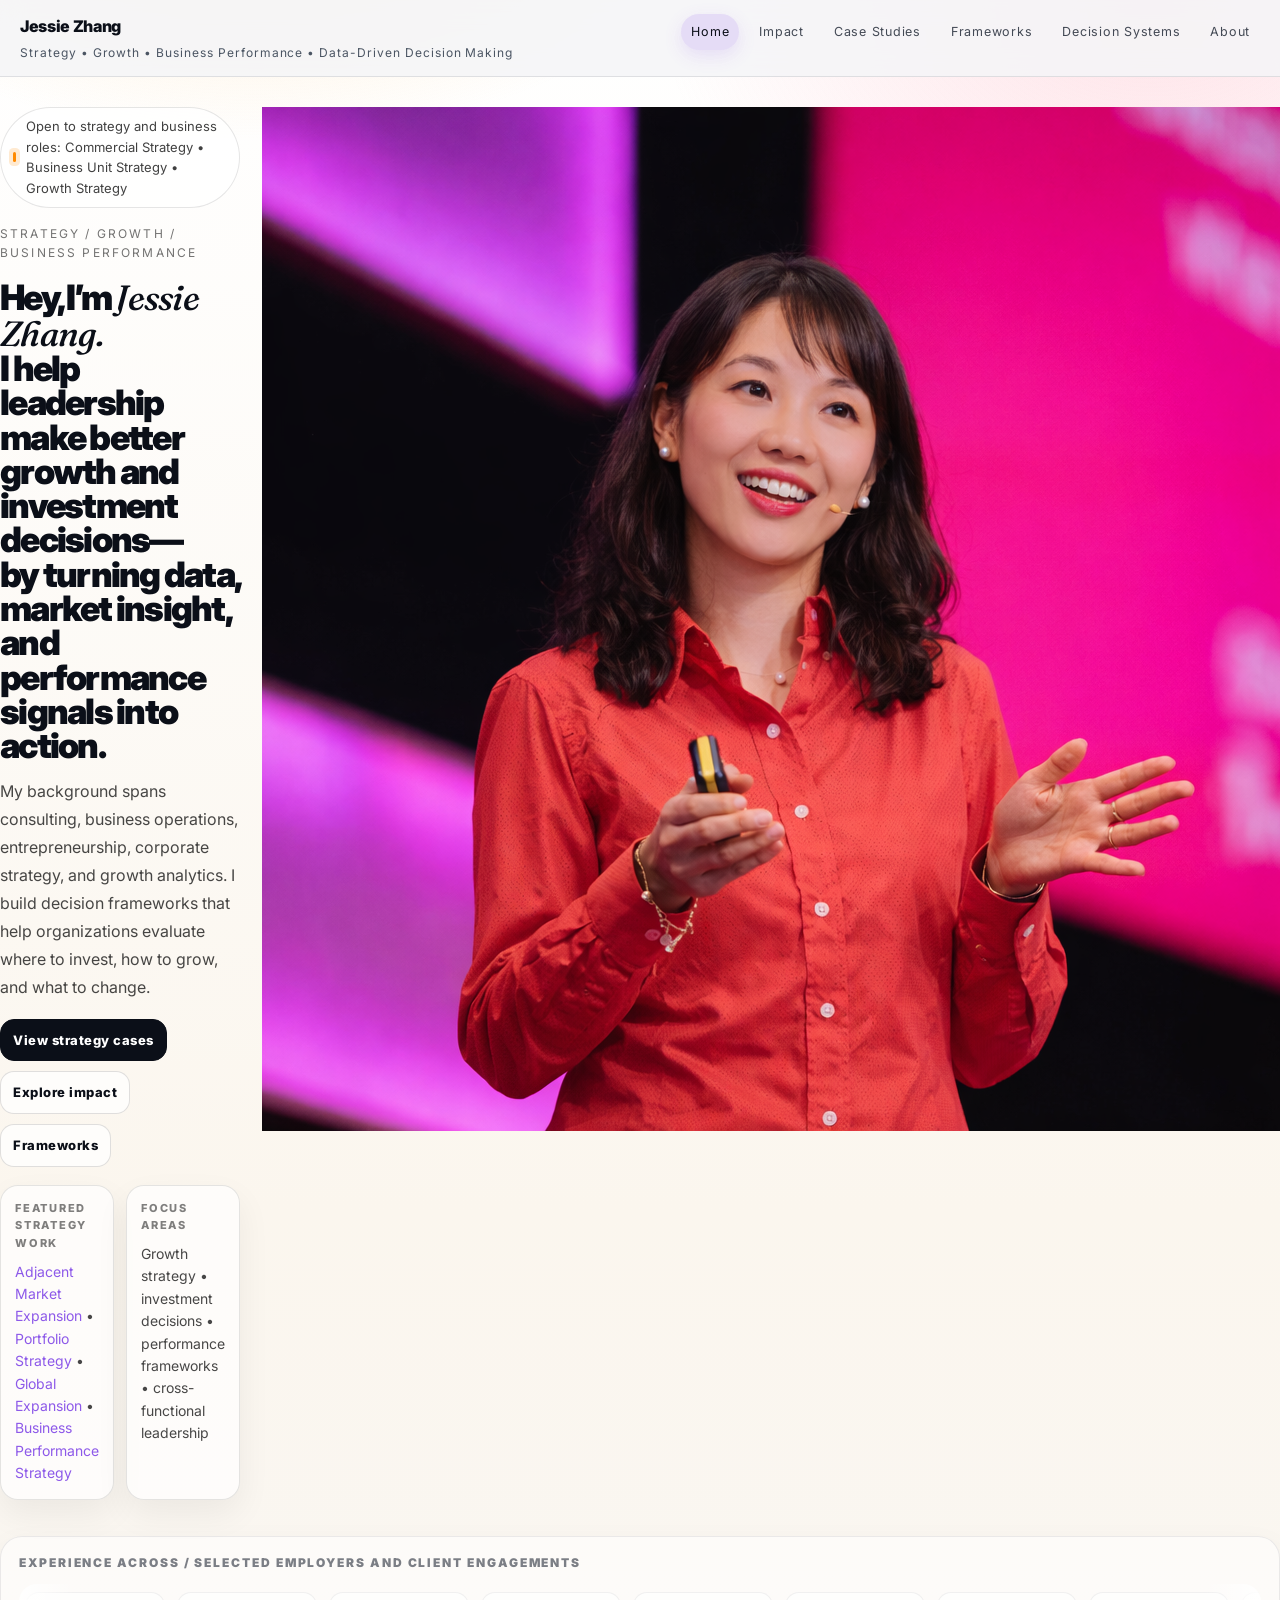
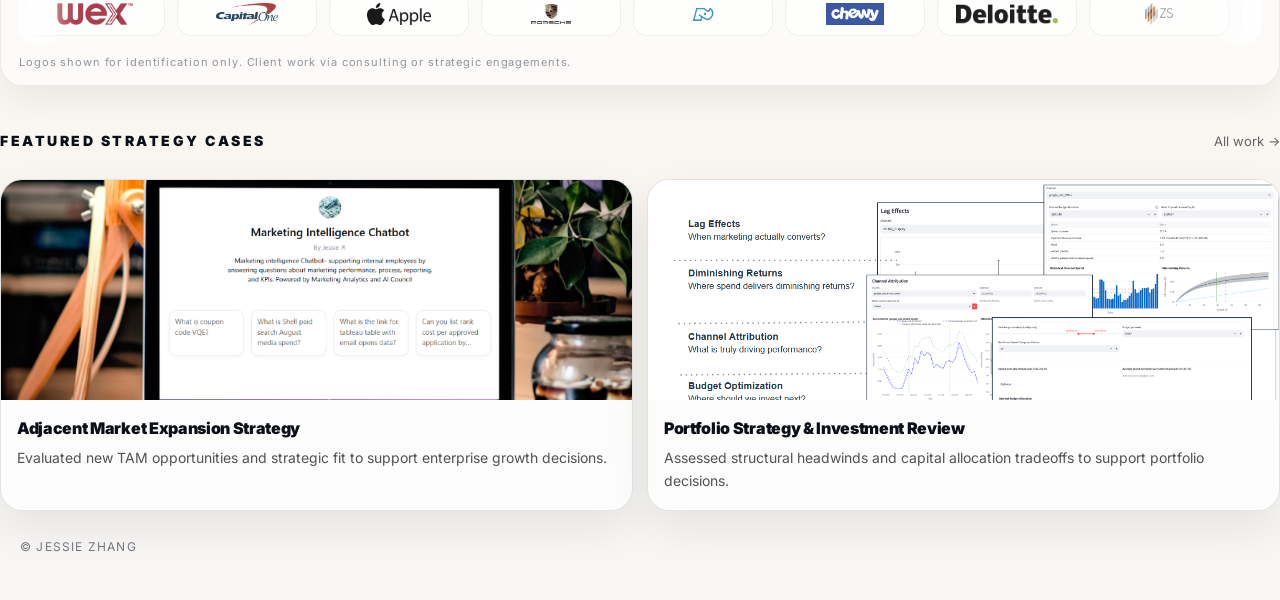
==== commit 6fec9b94: "Update index.html" ====
--- a/index.html
+++ b/index.html
@@ -3,10 +3,10 @@
 <head>
   <meta charset="utf-8" />
   <meta name="viewport" content="width=device-width, initial-scale=1" />
-  <title>Jessie Zhang | Marketing Intelligence & Ops</title>
+  <title>Jessie Zhang | Strategy, Growth & Business Performance</title>
   <link rel="preconnect" href="https://fonts.googleapis.com">
-<link rel="preconnect" href="https://fonts.gstatic.com" crossorigin>
-<link href="https://fonts.googleapis.com/css2?family=Fraunces:opsz,wght@9..144,300..900&family=Inter:wght@300..900&display=swap" rel="stylesheet">
+  <link rel="preconnect" href="https://fonts.gstatic.com" crossorigin>
+  <link href="https://fonts.googleapis.com/css2?family=Fraunces:opsz,wght@9..144,300..900&family=Inter:wght@300..900&display=swap" rel="stylesheet">
   <link rel="stylesheet" href="style.css" />
 </head>
 <body class="madison">
@@ -14,130 +14,130 @@
     <nav class="nav">
       <div class="brand">
         <div class="name">Jessie Zhang</div>
-        <div class="tag">Marketing Ops • Marketing Intelligence • Growth Analytics • AI Enablement</div>
+        <div class="tag">Strategy • Growth • Business Performance • Data-Driven Decision Making</div>
       </div>
       <div class="links">
         <a class="active" href="index.html">Home</a>
         <a href="impact.html">Impact</a>
         <a href="case-studies.html">Case Studies</a>
-        <a href="playbooks.html">Playbooks</a>
-        <a href="ai.html">AI</a>
+        <a href="playbooks.html">Frameworks</a>
+        <a href="ai.html">Decision Systems</a>
         <a href="about.html">About</a>
       </div>
     </nav>
   </header>
 
-  <main class="container">
+  <main class="contner">
     <!-- HERO -->
     <section class="hero2">
-  <div class="hero2-left">
-    <div class="status-pill">
-      <span class="dot"></span>
-      Open to Head roles: Marketing Ops • Marketing Intelligence • Growth Analytics
-    </div>
+      <div class="hero2-left">
+        <div class="status-pill">
+          <span class="dot"></span>
+          Open to strategy and business roles: Commercial Strategy • Business Unit Strategy • Growth Strategy
+        </div>
 
-    <div class="hero2-eyebrow">Marketing Ops / Marketing Intelligence / Growth Analytics</div>
+        <div class="hero2-eyebrow">Strategy / Growth / Business Performance</div>
 
-    <h1 class="hero2-title">
-      Hey, I’m <span class="serif">Jessie Zhang.</span><br/>
-      <span class="big">I help CMOs win investment confidence—</span><br/>
-      <span class="big">by turning marketing into measurable growth.</span>
-    </h1>
+        <h1 class="hero2-title">
+          Hey, I’m <span class="serif">Jessie Zhang.</span><br/>
+          <span class="big">I help leadership make better growth and investment decisions—</span><br/>
+          <span class="big">by turning data, market insight, and performance signals into action.</span>
+        </h1>
 
-    <p class="hero2-sub">
-     Marketing creates momentum before revenue appears. I turn that momentum into proof—so marketing gets funded, scaled, and held accountable with confidence.
-    </p>
+        <p class="hero2-sub">
+          My background spans consulting, business operations, entrepreneurship, corporate strategy, and growth analytics. I build decision frameworks that help organizations evaluate where to invest, how to grow, and what to change.
+        </p>
 
-    <div class="hero2-cta">
-      <a class="btn primary" href="case-studies.html">View case studies</a>
-      <a class="btn ghost" href="impact.html">Explore impact</a>
-      <a class="btn ghost" href="playbooks.html">Playbooks</a>
-    </div>
+        <div class="hero2-cta">
+          <a class="btn primary" href="case-studies.html">View strategy cases</a>
+          <a class="btn ghost" href="impact.html">Explore impact</a>
+          <a class="btn ghost" href="playbooks.html">Frameworks</a>
+        </div>
 
-    <div class="hero2-miniGrid">
-      <div class="miniCard">
-        <div class="miniLabel">Proof shipped</div>
-        <div class="miniValue">
-          <a href="case-studies.html#kpi-os">KPI Operating System</a> •
-          <a href="case-studies.html#journey">Journey Measurement Framework</a> •
-          <a href="ai.html#mia">MIA Copilot</a> •
-          <a href="ai.html#mmm">MMM Copilot</a>
+        <div class="hero2-miniGrid">
+          <div class="miniCard">
+            <div class="miniLabel">Featured strategy work</div>
+            <div class="miniValue">
+              <a href="case-studies.html#market-expansion">Adjacent Market Expansion</a> •
+              <a href="case-studies.html#portfolio">Portfolio Strategy</a> •
+              <a href="case-studies.html#global-expansion">Global Expansion</a> •
+              <a href="case-studies.html#branch-performance">Business Performance Strategy</a>
+            </div>
+          </div>
+          <div class="miniCard">
+            <div class="miniLabel">Focus areas</div>
+            <div class="miniValue">Growth strategy • investment decisions • performance frameworks • cross-functional leadership</div>
+          </div>
         </div>
       </div>
-      <div class="miniCard">
-        <div class="miniLabel">Outcome focus</div>
-        <div class="miniValue">Decision velocity • executive trust • adoption at scale</div>
+
+      <div class="hero2-right">
+        <div class="portrtCard">
+          <img src="assets/Jessie speaker red shirt.png" alt="Jessie Zhang speaking" />
+          <div class="portrtFade"></div>
+        </div>
       </div>
-    </div>
-  </div>
+    </section>
 
-  <div class="hero2-right">
-    <div class="portraitCard">
-      <img src="assets/Jessie speaker red shirt.png" alt="Jessie Zhang speaking" />
-      <div class="portraitFade"></div>
-    </div>
-  </div>
-</section> 
-   <section class="logo-strip">
-  <div class="logo-strip__title">Experience across/Selected clients and employers</div>
+    <section class="logo-strip">
+      <div class="logo-strip__title">Experience across / selected employers and client engagements</div>
 
-  <div class="logo-marquee" aria-label="Selected companies and client engagements">
-    <div class="logo-track">
-      <!-- Set A -->
-      <div class="logo-item"><img src="assets/logo/WEX.png" alt="WEX" loading="lazy"></div>
-      <div class="logo-item"><img src="assets/logo/CapitalOne.png" alt="Capital One" loading="lazy"></div>
-      <div class="logo-item"><img src="assets/logo/Apple.png" alt="Apple" loading="lazy"></div>
-      <div class="logo-item"><img src="assets/logo/Porsche.png" alt="Porsche" loading="lazy"></div>
-      <div class="logo-item"><img src="assets/logo/Niuchart.png" alt="Niuchart" loading="lazy"></div>
-      <div class="logo-item"><img src="assets/logo/Chewy.png" alt="Chewy" loading="lazy"></div>
-      <div class="logo-item"><img src="assets/logo/Deloitte.png" alt="Deloitte" loading="lazy"></div>
-      <div class="logo-item"><img src="assets/logo/ZS.png" alt="ZS" loading="lazy"></div>
-      <div class="logo-item"><img src="assets/logo/Abbott.png" alt="Abbott" loading="lazy"></div>
-      <div class="logo-item"><img src="assets/logo/TPG.png" alt="TPG" loading="lazy"></div>
-      <div class="logo-item"><img src="assets/logo/ThomsonReuters.png" alt="ThomsonReuters" loading="lazy"></div>
+      <div class="logo-marquee" aria-label="Selected companies and client engagements">
+        <div class="logo-track">
+          <!-- Set A -->
+          <div class="logo-item"><img src="assets/logo/WEX.png" alt="WEX" loading="lazy"></div>
+          <div class="logo-item"><img src="assets/logo/CapitalOne.png" alt="Capital One" loading="lazy"></div>
+          <div class="logo-item"><img src="assets/logo/Apple.png" alt="Apple" loading="lazy"></div>
+          <div class="logo-item"><img src="assets/logo/Porsche.png" alt="Porsche" loading="lazy"></div>
+          <div class="logo-item"><img src="assets/logo/Niuchart.png" alt="Niuchart" loading="lazy"></div>
+          <div class="logo-item"><img src="assets/logo/Chewy.png" alt="Chewy" loading="lazy"></div>
+          <div class="logo-item"><img src="assets/logo/Deloitte.png" alt="Deloitte" loading="lazy"></div>
+          <div class="logo-item"><img src="assets/logo/ZS.png" alt="ZS" loading="lazy"></div>
+          <div class="logo-item"><img src="assets/logo/Abbott.png" alt="Abbott" loading="lazy"></div>
+          <div class="logo-item"><img src="assets/logo/TPG.png" alt="TPG" loading="lazy"></div>
+          <div class="logo-item"><img src="assets/logo/ThomsonReuters.png" alt="Thomson Reuters" loading="lazy"></div>
 
-      <!-- Set B (duplicate for seamless loop) -->
-      <div class="logo-item"><img src="assets/logo/WEX.png" alt="WEX" loading="lazy"></div>
-      <div class="logo-item"><img src="assets/logo/CapitalOne.png" alt="Capital One" loading="lazy"></div>
-      <div class="logo-item"><img src="assets/logo/Apple.png" alt="Apple" loading="lazy"></div>
-      <div class="logo-item"><img src="assets/logo/Porsche.png" alt="Porsche" loading="lazy"></div>
-      <div class="logo-item"><img src="assets/logo/Niuchart.png" alt="Niuchart" loading="lazy"></div>
-      <div class="logo-item"><img src="assets/logo/Chewy.png" alt="Chewy" loading="lazy"></div>
-      <div class="logo-item"><img src="assets/logo/Deloitte.png" alt="Deloitte" loading="lazy"></div>
-      <div class="logo-item"><img src="assets/logo/ZS.png" alt="ZS" loading="lazy"></div>
-      <div class="logo-item"><img src="assets/logo/Abbott.png" alt="Abbott" loading="lazy"></div>
-      <div class="logo-item"><img src="assets/logo/TPG.png" alt="TPG" loading="lazy"></div>
-      <div class="logo-item"><img src="assets/logo/ThomsonReuters.png" alt="ThomsonReuters" loading="lazy"></div>
-    </div>
-  </div>
+          <!-- Set B -->
+          <div class="logo-item"><img src="assets/logo/WEX.png" alt="WEX" loading="lazy"></div>
+          <div class="logo-item"><img src="assets/logo/CapitalOne.png" alt="Capital One" loading="lazy"></div>
+          <div class="logo-item"><img src="assets/logo/Apple.png" alt="Apple" loading="lazy"></div>
+          <div class="logo-item"><img src="assets/logo/Porsche.png" alt="Porsche" loading="lazy"></div>
+          <div class="logo-item"><img src="assets/logo/Niuchart.png" alt="Niuchart" loading="lazy"></div>
+          <div class="logo-item"><img src="assets/logo/Chewy.png" alt="Chewy" loading="lazy"></div>
+          <div class="logo-item"><img src="assets/logo/Deloitte.png" alt="Deloitte" loading="lazy"></div>
+          <div class="logo-item"><img src="assets/logo/ZS.png" alt="ZS" loading="lazy"></div>
+          <div class="logo-item"><img src="assets/logo/Abbott.png" alt="Abbott" loading="lazy"></div>
+          <div class="logo-item"><img src="assets/logo/TPG.png" alt="TPG" loading="lazy"></div>
+          <div class="logo-item"><img src="assets/logo/ThomsonReuters.png" alt="Thomson Reuters" loading="lazy"></div>
+        </div>
+      </div>
 
-  <div class="logo-strip__note">
-    Logos shown for identification only. Client work via consulting engagements.
-  </div>
-</section>
- 
+      <div class="logo-strip__note">
+        Logos shown for identification only. Client work via consulting or strategic engagements.
+      </div>
+    </section>
 
     <!-- RECENT PROJECTS -->
     <section class="section2">
       <div class="section2-titleRow">
-        <h2 class="section2-title">Recent projects</h2>
+        <h2 class="section2-title">Featured strategy cases</h2>
         <a class="section2-link" href="case-studies.html">All work →</a>
       </div>
 
       <div class="projectGrid">
-        <a class="projectCard" href="ai.html#mia">
-          <div class="projectThumb"><img src="assets/MIA.png" alt="MIA" /></div>
+        <a class="projectCard" href="case-studies.html#market-expansion">
+          <div class="projectThumb"><img src="assets/MIA.png" alt="Adjacent Market Expansion" /></div>
           <div class="projectMeta">
-            <div class="projectName">MIA — Marketing Intelligence Assistant</div>
-            <div class="projectDesc">Governed self-serve intelligence with citations + role-based workflows.</div>
+            <div class="projectName">Adjacent Market Expansion Strategy</div>
+            <div class="projectDesc">Evaluated new TAM opportunities and strategic fit to support enterprise growth decisions.</div>
           </div>
         </a>
 
-        <a class="projectCard" href="ai.html#mmm">
-          <div class="projectThumb"><img src="assets/MMM.png" alt="MMM Copilot" /></div>
+        <a class="projectCard" href="case-studies.html#portfolio">
+          <div class="projectThumb"><img src="assets/MMM.png" alt="Portfolio Strategy" /></div>
           <div class="projectMeta">
-            <div class="projectName">MMM Copilot</div>
-            <div class="projectDesc">Scenario-based MMM learning + decision support for channel owners.</div>
+            <div class="projectName">Portfolio Strategy & Investment Review</div>
+            <div class="projectDesc">Assessed structural headwinds and capital allocation tradeoffs to support portfolio decisions.</div>
           </div>
         </a>
       </div>
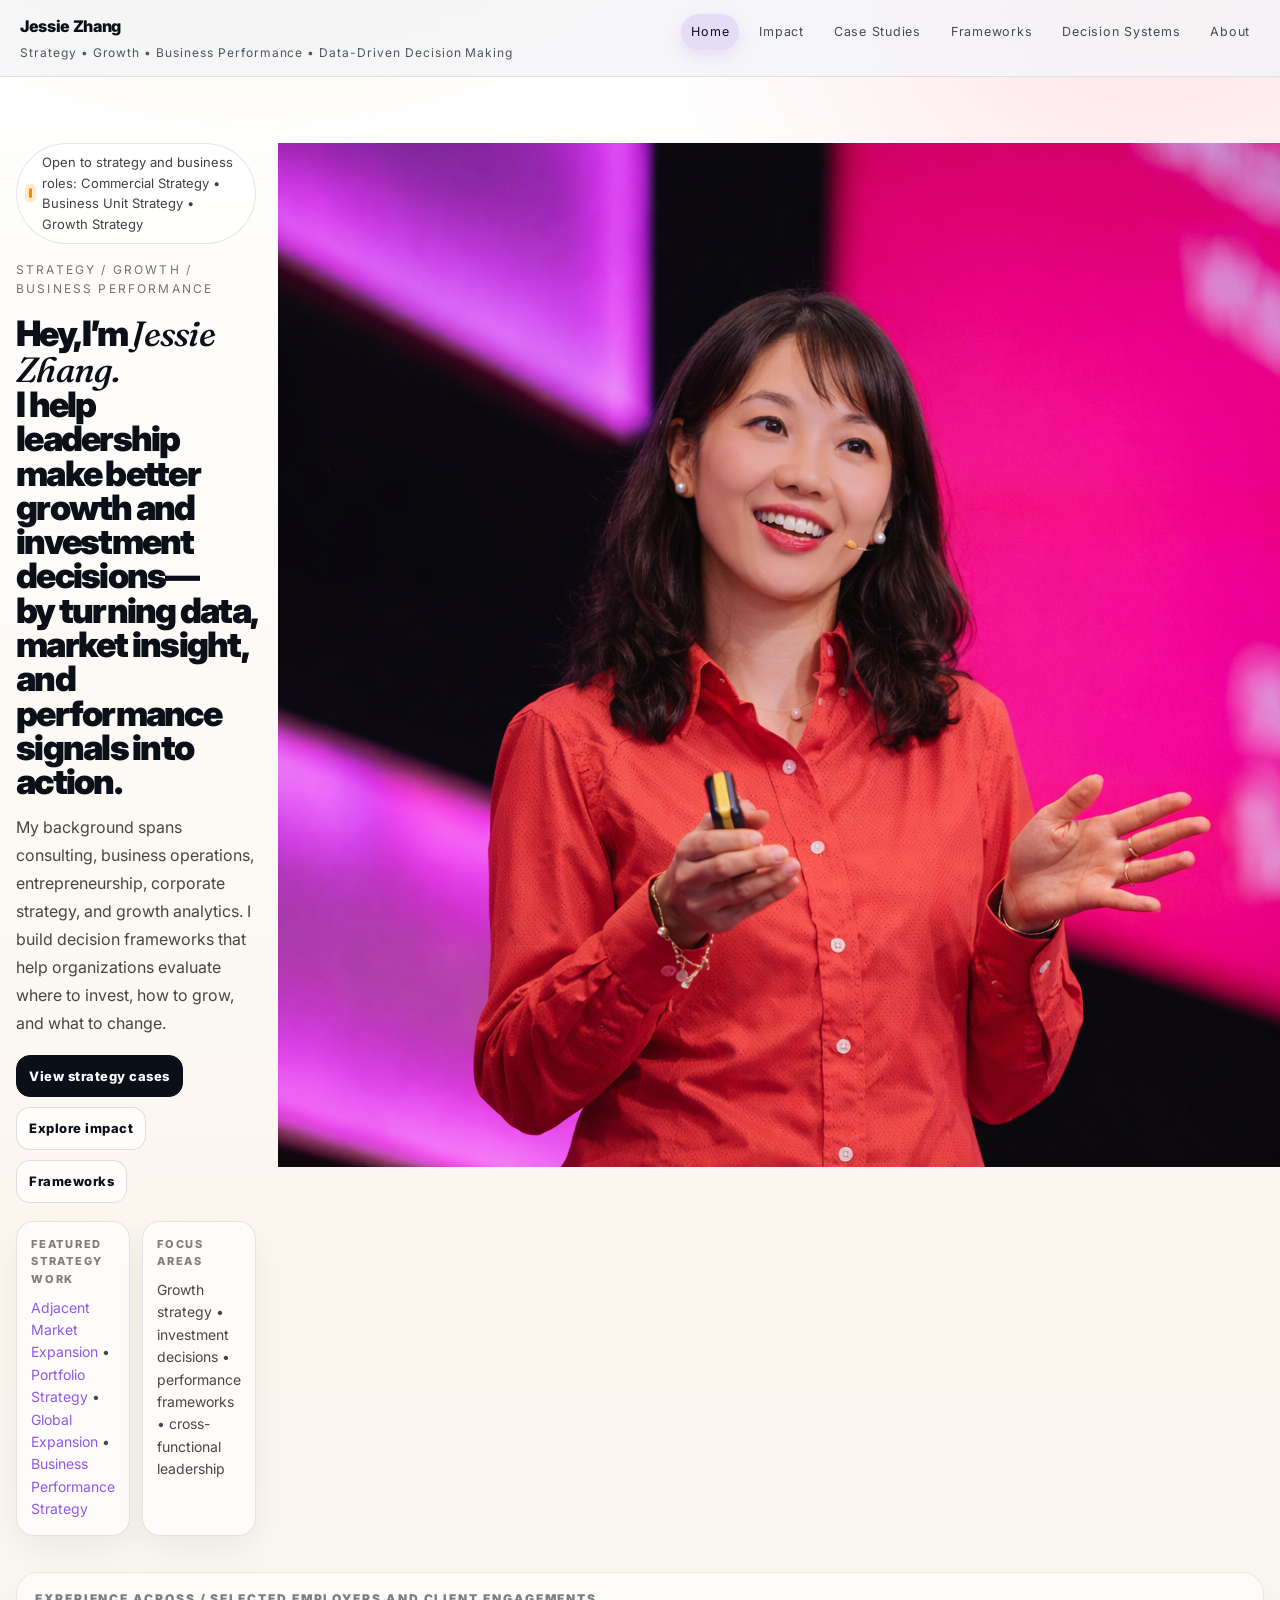
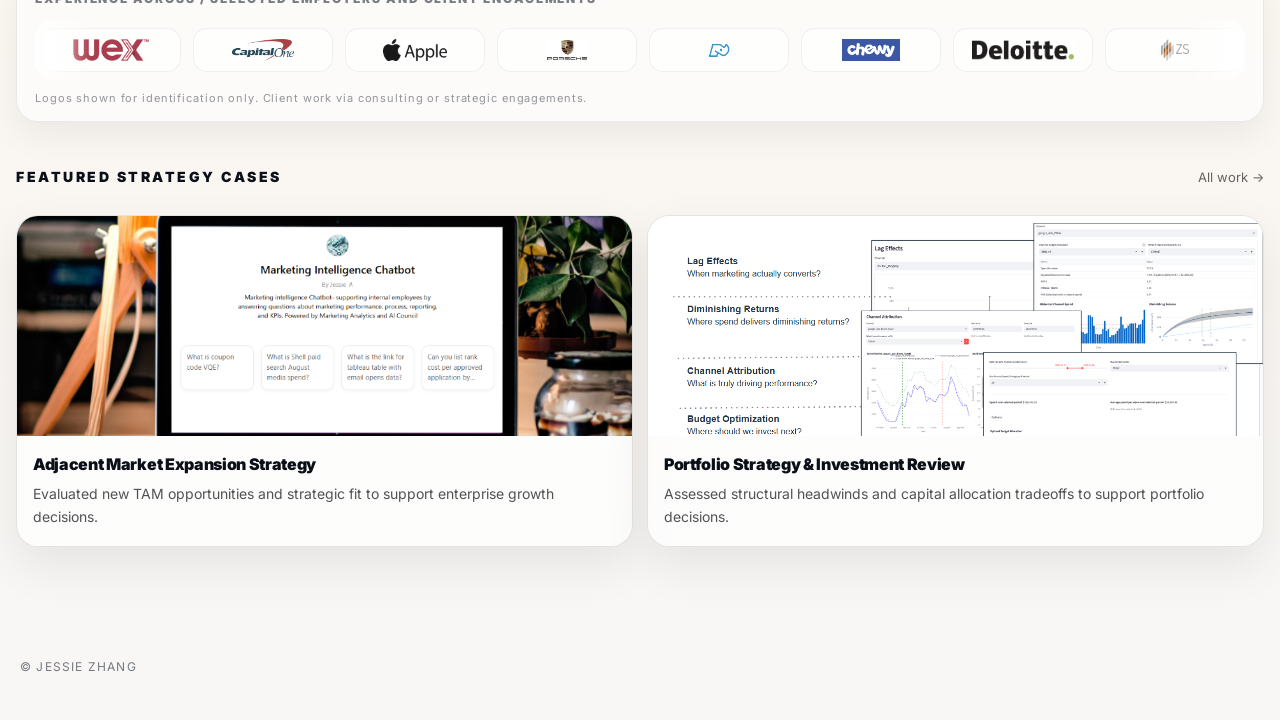
==== commit c81b26ae: "Update index.html" ====
--- a/index.html
+++ b/index.html
@@ -27,7 +27,7 @@
     </nav>
   </header>
 
-  <main class="contner">
+  <main class="container">
     <!-- HERO -->
     <section class="hero2">
       <div class="hero2-left">
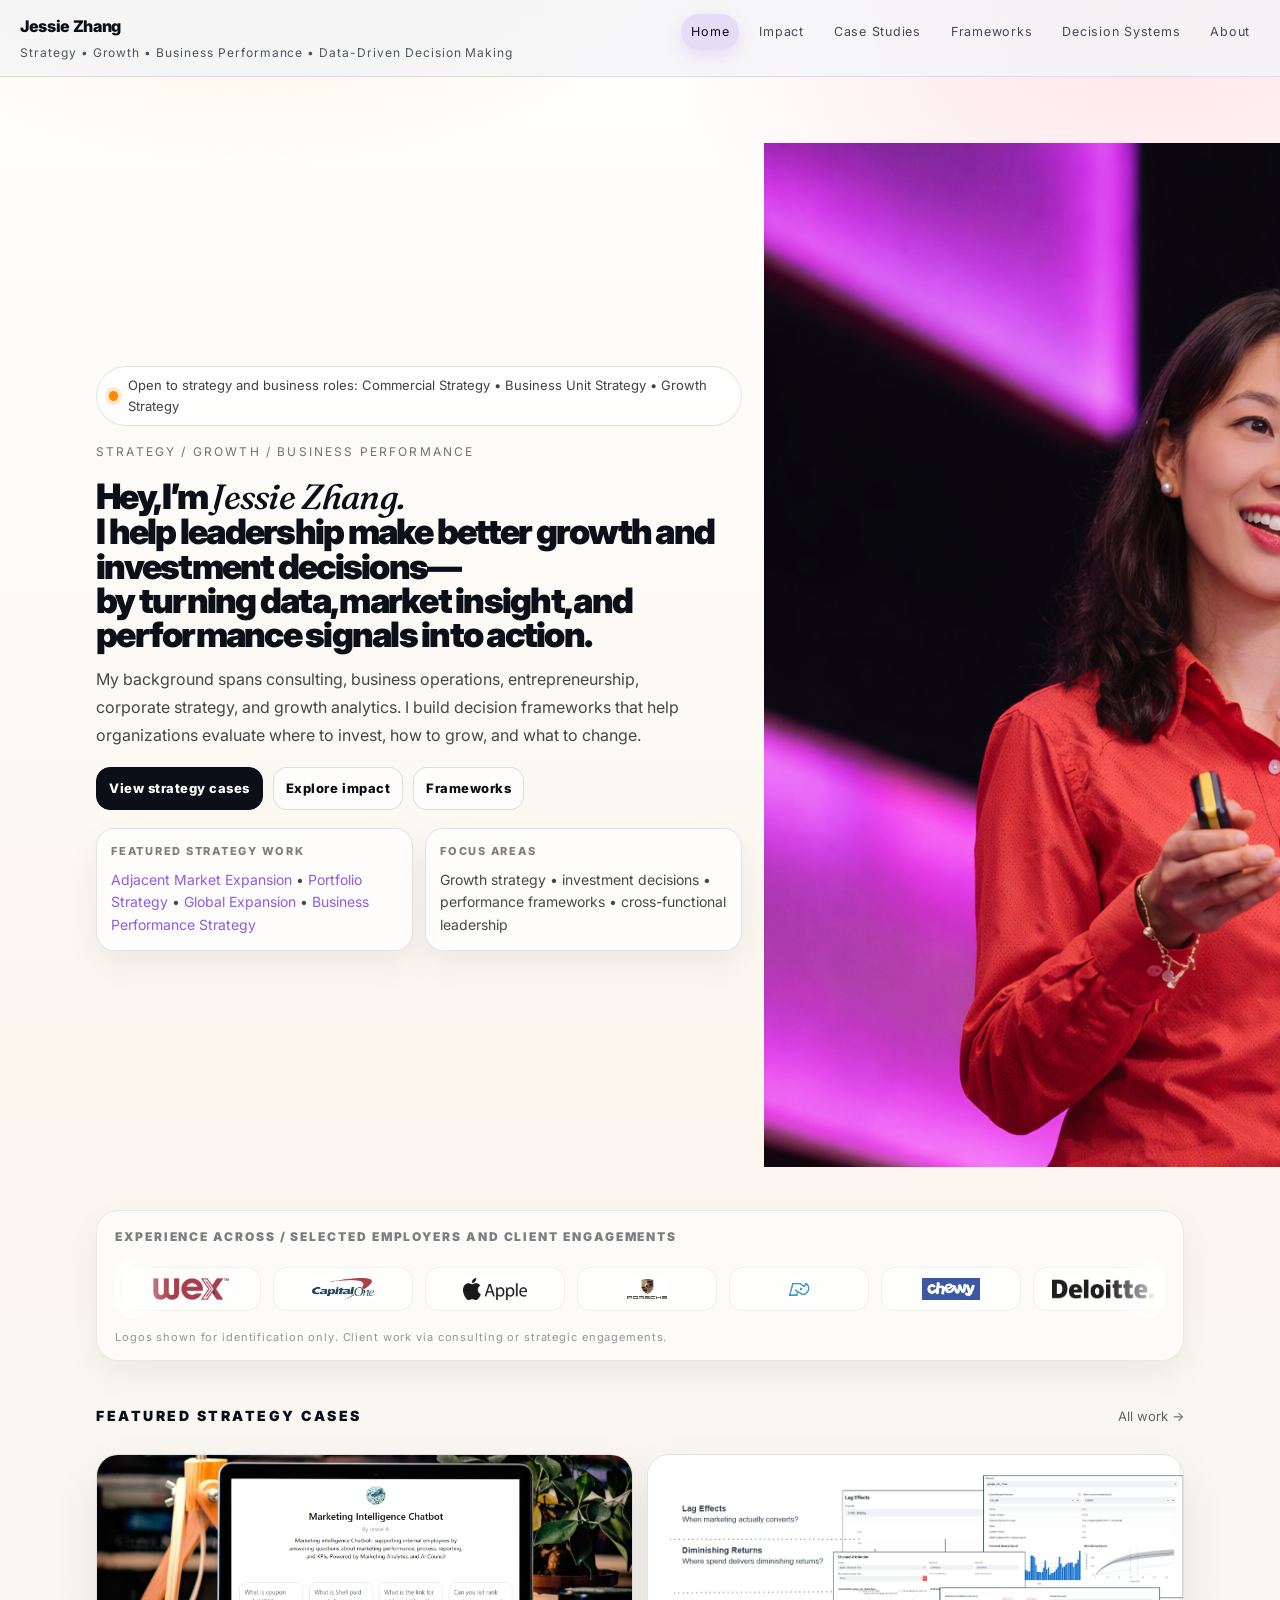
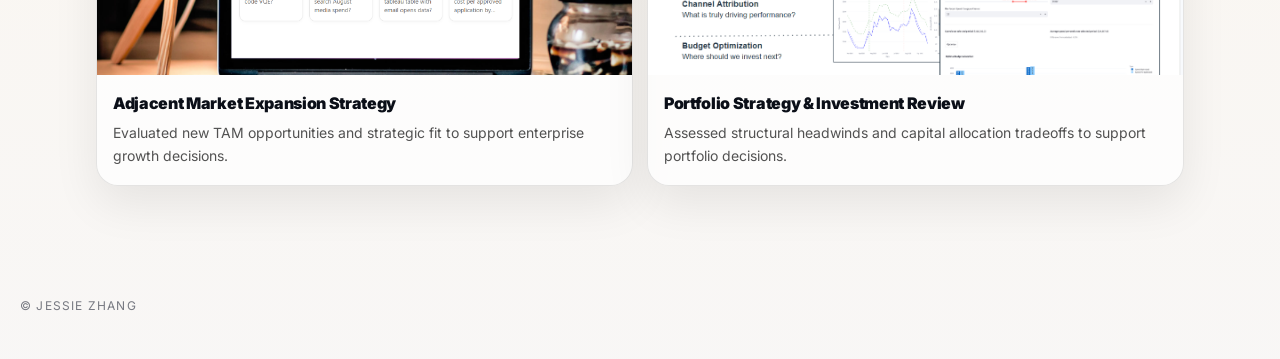
==== commit 19f8466c: "Update index.html" ====
--- a/index.html
+++ b/index.html
@@ -73,7 +73,7 @@
 
       <div class="hero2-right">
         <div class="portrtCard">
-          <img src="assets/Jessie speaker red shirt.png" alt="Jessie Zhang speaking" />
+          <img src="assets/Jessie-speaker.png" alt="Jessie Zhang speaking" />
           <div class="portrtFade"></div>
         </div>
       </div>
--- a/style.css
+++ b/style.css
@@ -55,8 +55,9 @@
 a:hover{ text-decoration: underline; text-underline-offset: 4px; }
 
 /* ---------- Container ---------- */
-.container{
-  max-width: var(--max);
+.container,
+.contner {
+ width: min(1120px, calc(100% - 48px));
   margin: 0 auto;
   padding: 36px 16px 84px;
 }
@@ -64,6 +65,70 @@
   .container{ padding: 24px 14px 64px; }
 }
 
+.hero2 {
+  display: grid;
+  grid-template-columns: minmax(0, 1.08fr) minmax(300px, 420px);
+  gap: 40px;
+  align-items: center;
+}
+
+.hero2-left {
+  max-width: 680px;
+}
+
+.hero2-right {
+  width: 100%;
+  max-width: 420px;
+  justify-self: end;
+}
+@media (max-width: 980px){
+  .hero2{ grid-template-columns: 1fr; }
+}
+
+.status-pill{
+  display:inline-flex;
+  align-items:center;
+  gap:10px;
+  border:1px solid rgba(0,0,0,.10);
+  background: rgba(255,255,255,.75);
+  padding: 8px 12px;
+  border-radius: 999px;
+  font-size: 13px;
+  color: rgba(0,0,0,.75);
+}
+.status-pill .dot{
+  width:10px; height:10px; border-radius:999px;
+  background: #ff8a00;
+  box-shadow: 0 0 0 4px rgba(255,138,0,.18);
+}
+.hero2-eyebrow{
+  margin-top: 16px;
+  font-size: 12px;
+  letter-spacing: .18em;
+  text-transform: uppercase;
+  color: rgba(0,0,0,.55);
+}
+.hero2-title{
+  margin: 18px 0 14px;
+  font-size: 35px;
+  line-height: 0.98;
+  letter-spacing: -0.05em;
+  font-weight: 900;
+  color: #0b0f18;
+}
+.hero2-title .serif{
+  font-family: var(--font-serif);
+  font-style: italic;
+  font-weight: 500;
+  letter-spacing: -0.02em;
+}
+.hero2-title .big{ display:inline-block; }
+@media (max-width: 720px){
+  .hero2-title{ font-size: 40px; line-height: 1.08; }
+}
+.hero2-sub {
+  max-width: 60ch;
+}
 /* ---------- Top bar / nav ---------- */
 .topbar{
   position: sticky;
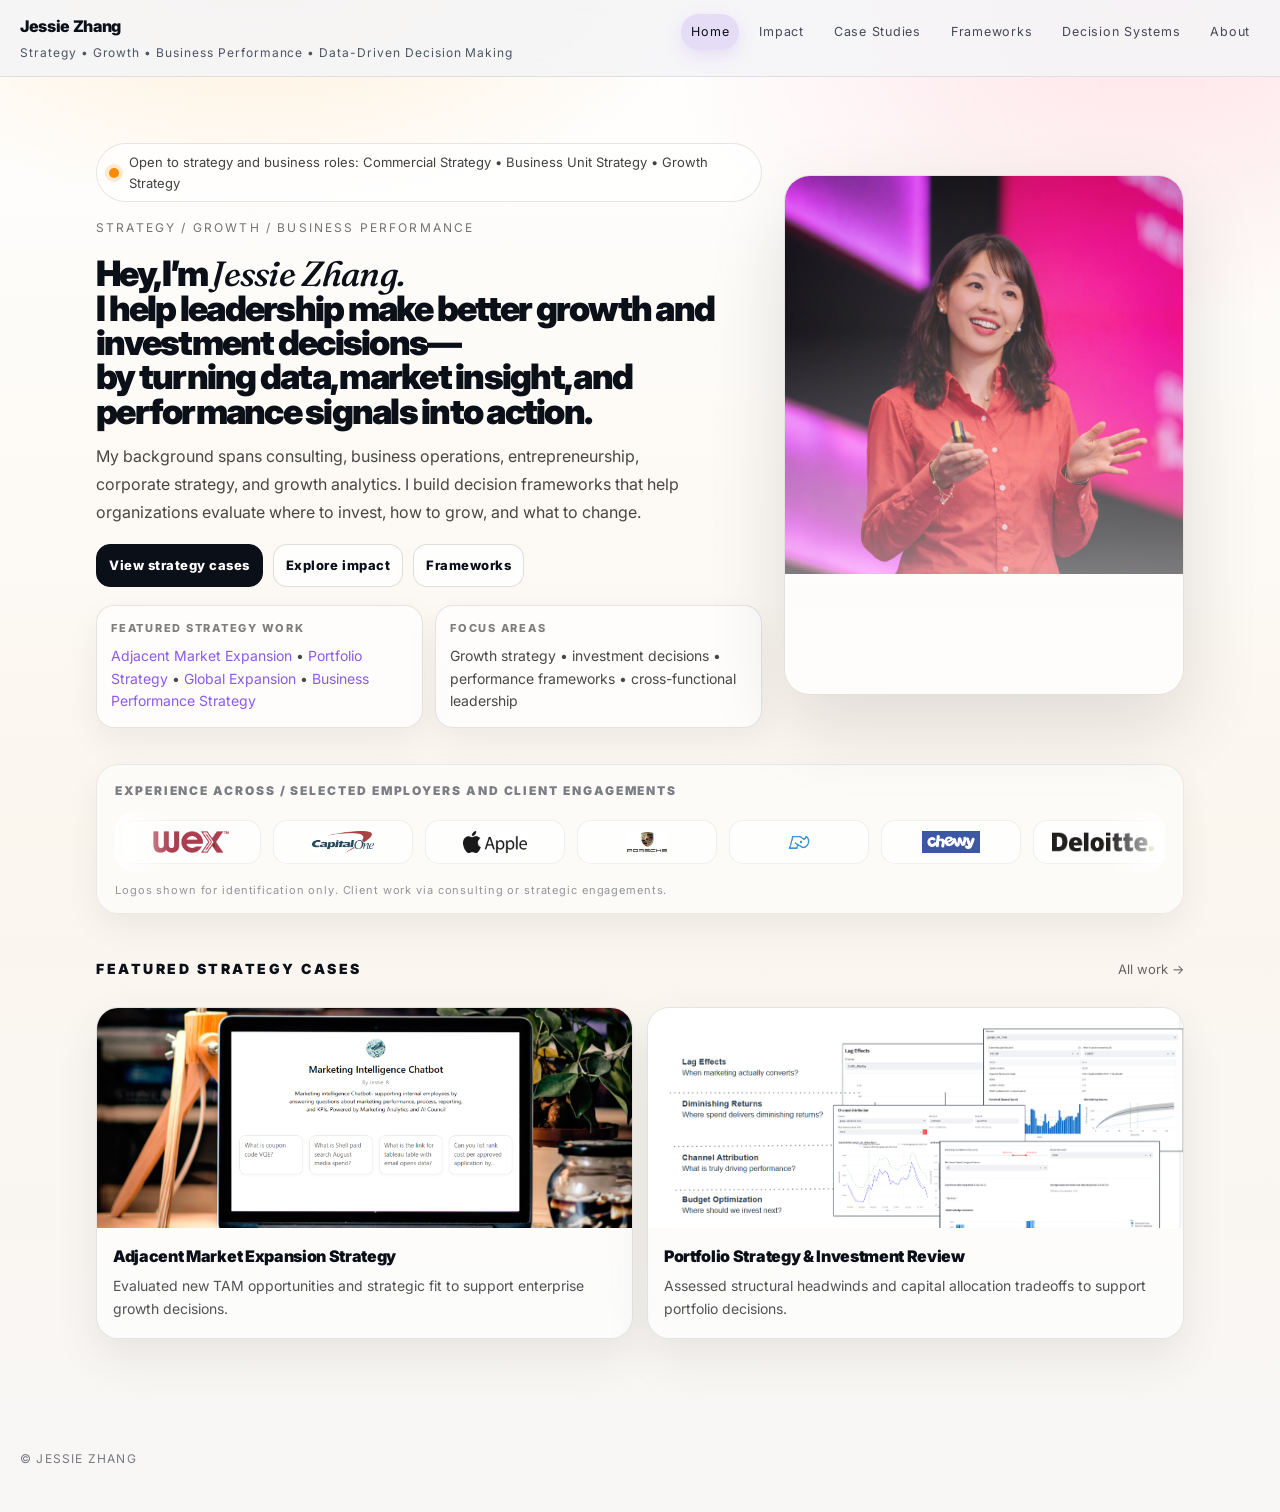
==== commit d1cfe94a: "Update index.html" ====
--- a/index.html
+++ b/index.html
@@ -72,9 +72,9 @@
       </div>
 
       <div class="hero2-right">
-        <div class="portrtCard">
+        <div class="portraitCard">
           <img src="assets/Jessie-speaker.png" alt="Jessie Zhang speaking" />
-          <div class="portrtFade"></div>
+          <div class="portraitFade"></div>
         </div>
       </div>
     </section>
